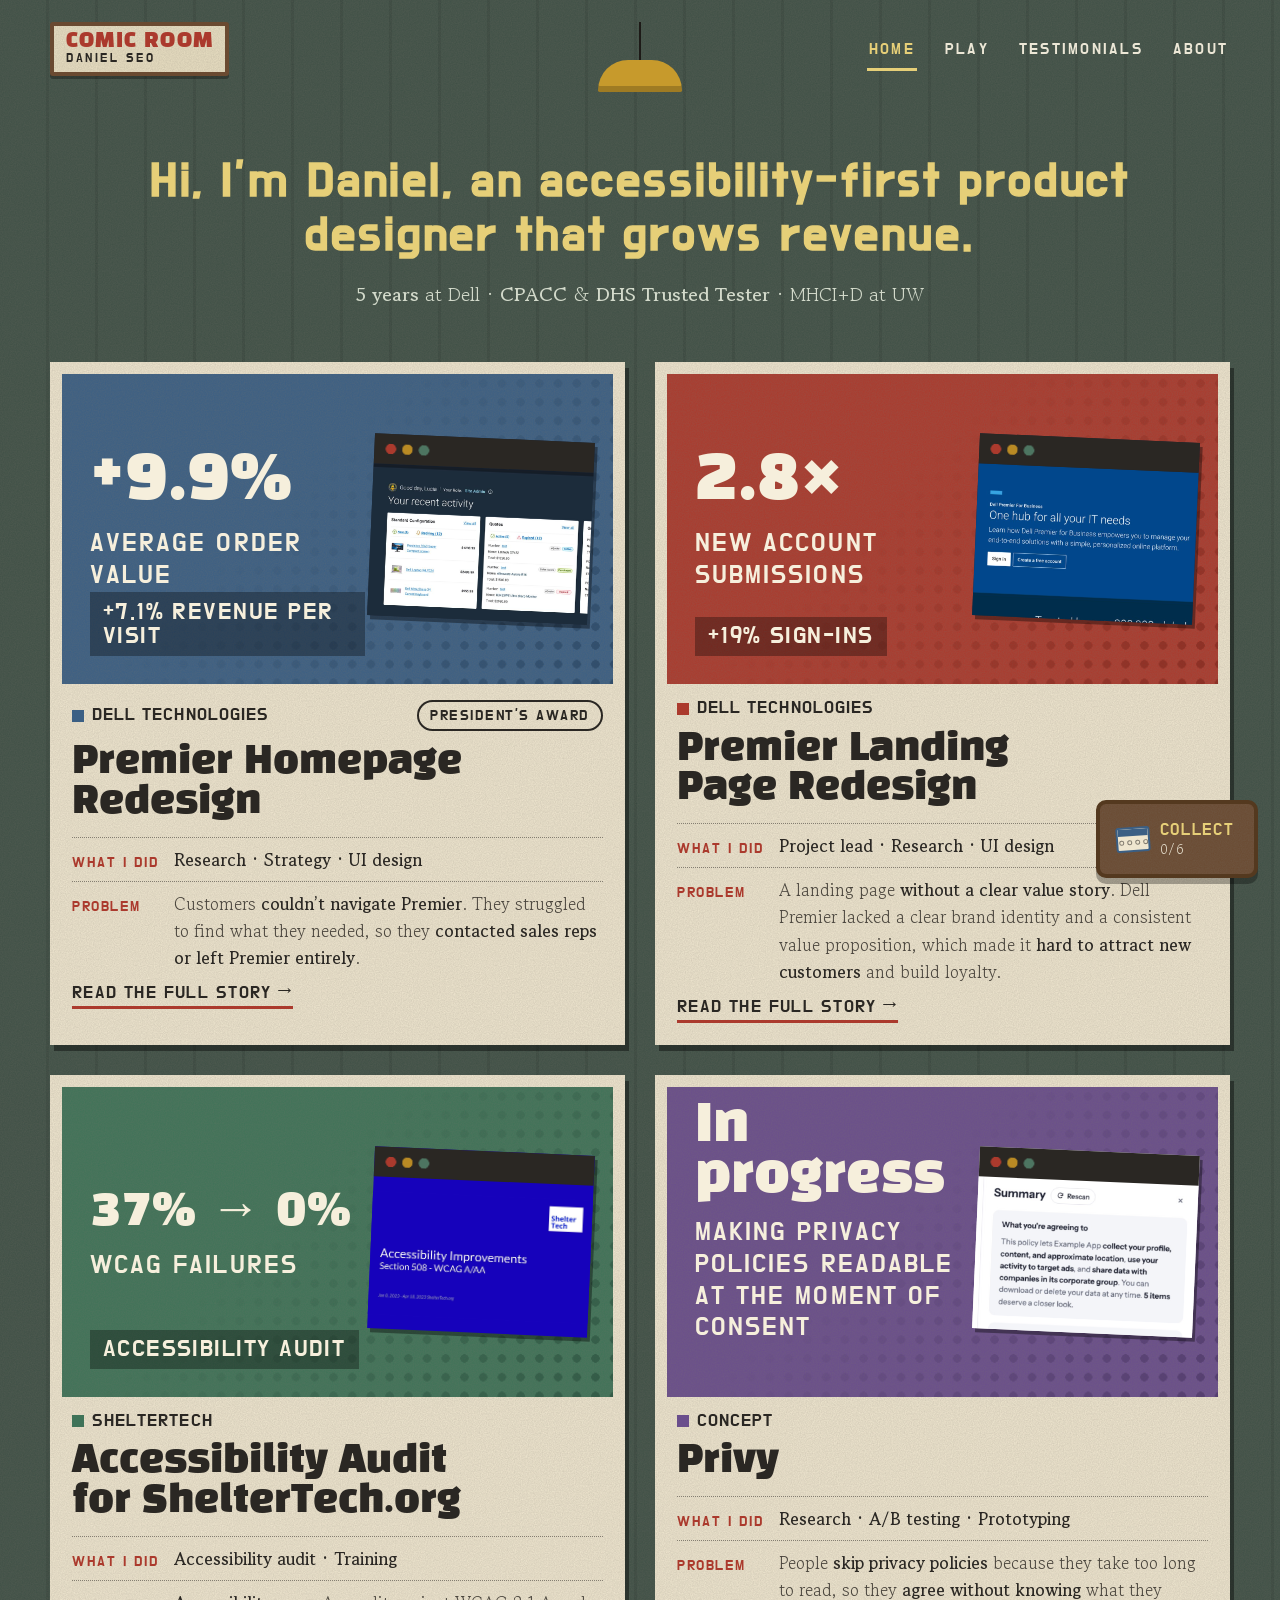
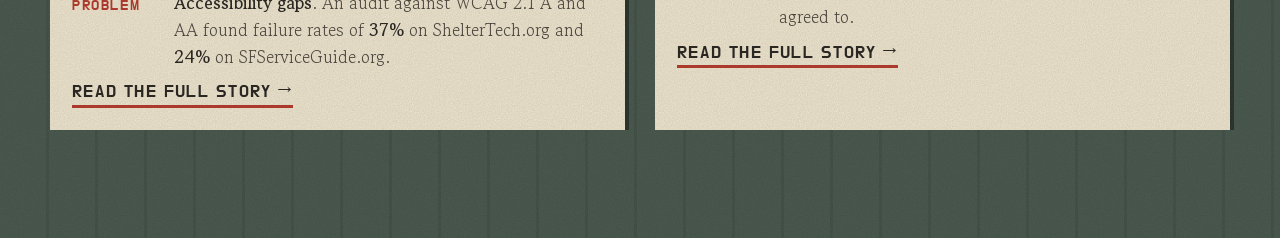
==== index.html @ 2b5e22fd "Add files via upload" ====
<!doctype html>
<html lang="en">
<head>
<meta charset="utf-8">
<meta name="viewport" content="width=device-width, initial-scale=1, viewport-fit=cover">
<title>Daniel Seo | Product Designer</title>
<meta name="description" content="Daniel Seo, product designer with 5 years of experience designing accessible B2B products at Dell Technologies and ShelterTech. Portfolio and case studies.">
<link rel="icon" type="image/png" sizes="64x64" href="[data-uri]">
<link rel="apple-touch-icon" href="[data-uri]">
<link rel="preconnect" href="https://fonts.googleapis.com">
<link rel="preconnect" href="https://fonts.gstatic.com" crossorigin>
<link href="https://fonts.googleapis.com/css2?family=Black+Han+Sans&family=Do+Hyeon&family=East+Sea+Dokdo&family=Gaegu:wght@400;700&family=Gowun+Batang:wght@400;700&display=swap" rel="stylesheet">
<style>
/* Layout: two scenes. Home is the storefront seen from the street (sign, corrugated roof, plaster wall with the intro and results board). Every other page is inside the comic room: wallpaper, a shelf of comic spines with a hanging lamp, a wooden floor along the bottom, and a top bar with a small shop sign that leads back outside. Projects are big two-column cards that put the org, the result and what I did in plain text before anyone clicks. The wooden dock at the bottom is the nav, with the stamp card as a chip. Matte everywhere: flat colors plus paper grain, no gloss. One deliberate look, so no light/dark pair. */
:root {
  --sky: #a9bfd0;
  --plaster: #d9cdb1;
  --roof: #7a796f;
  --wood: #6a4a31;
  --wood-2: #80593a;
  --board: #e9dfc2;
  --paper: #efe6cf;
  --red: #ab3a2d;
  --stamp: #a3302a;
  --green: #4d7561;
  --blue: #3b5f84;
  --ink: #2a2723;
  --ink-soft: #4a453d;
  --slate: #33403a;
  --chalk: #ece7d6;
  --chalk-y: #e6cf78;
  --concrete: #aeaa9e;
  --room: #3f5046;
  --floor: #7a5636;
  --grain: url("data:image/svg+xml,%3Csvg xmlns='http://www.w3.org/2000/svg' width='180' height='180'%3E%3Cfilter id='n'%3E%3CfeTurbulence type='fractalNoise' baseFrequency='.85' numOctaves='2' stitchTiles='stitch'/%3E%3CfeColorMatrix values='0 0 0 0 .2 0 0 0 0 .18 0 0 0 0 .15 0 0 0 .25 0'/%3E%3C/filter%3E%3Crect width='100%25' height='100%25' filter='url(%23n)'/%3E%3C/svg%3E");
  --hanji-paper: #f1e8d1;
  --hanji: url("data:image/svg+xml,%3Csvg xmlns='http://www.w3.org/2000/svg' width='320' height='320'%3E%3Cfilter id='h'%3E%3CfeTurbulence type='turbulence' baseFrequency='0.012 0.28' numOctaves='2' seed='7' stitchTiles='stitch' result='fiber'/%3E%3CfeColorMatrix in='fiber' type='matrix' values='0 0 0 0 .42 0 0 0 0 .33 0 0 0 0 .2 0 0 0 .22 0' result='fiberC'/%3E%3CfeTurbulence type='turbulence' baseFrequency='0.28 0.013' numOctaves='2' seed='11' stitchTiles='stitch' result='fiber2'/%3E%3CfeColorMatrix in='fiber2' type='matrix' values='0 0 0 0 .42 0 0 0 0 .33 0 0 0 0 .2 0 0 0 .14 0' result='fiber2C'/%3E%3CfeTurbulence type='fractalNoise' baseFrequency='0.018' numOctaves='2' seed='3' stitchTiles='stitch' result='cloud'/%3E%3CfeColorMatrix in='cloud' type='matrix' values='0 0 0 0 .6 0 0 0 0 .53 0 0 0 0 .38 0 0 0 .14 0' result='cloudC'/%3E%3CfeMerge%3E%3CfeMergeNode in='cloudC'/%3E%3CfeMergeNode in='fiberC'/%3E%3CfeMergeNode in='fiber2C'/%3E%3C/feMerge%3E%3C/filter%3E%3Crect width='100%25' height='100%25' filter='url(%23h)'/%3E%3C/svg%3E");
  --f-display: 'Black Han Sans', 'Arial Black', Impact, sans-serif;
  --f-label: 'Do Hyeon', 'Arial Narrow', sans-serif;
  --f-body: 'Gowun Batang', Georgia, serif;
  --f-hand: 'Gaegu', 'Comic Sans MS', cursive;
  --f-brush: 'East Sea Dokdo', 'Gaegu', cursive;
  color-scheme: light;
}
* { box-sizing: border-box; }
[hidden] { display: none !important; }
body {
  background-color: var(--sky);
  background-image: var(--grain);
  color: var(--ink);
  font: 400 17px/1.6 var(--f-body);
  padding-block: 14px 100px;
  padding-left: max(16px, env(safe-area-inset-left, 0px));
  padding-right: max(16px, env(safe-area-inset-right, 0px));
}
body::after { content: ""; position: fixed; left: 0; right: 0; bottom: 0; height: 100px; z-index: 20; pointer-events: none; background-color: var(--concrete); background-image: var(--grain); border-top: 4px solid rgba(0,0,0,.2); }
body.inside { background-color: var(--room); background-image: var(--grain), repeating-linear-gradient(90deg, transparent 0 46px, rgba(0,0,0,.09) 46px 49px); padding-top: 14px; }
body.inside::after { height: 100px; background-color: var(--floor); background-image: var(--grain), repeating-linear-gradient(90deg, transparent 0 130px, rgba(0,0,0,.28) 130px 132px); border-top: 12px solid #54391f; }
a { color: inherit; }
:focus-visible { outline: 3px solid var(--ink); outline-offset: 3px; }
.room :focus-visible, .desk :focus-visible, .dock :focus-visible, .reward :focus-visible { outline-color: #fff; }
.vh { position: absolute; width: 1px; height: 1px; overflow: hidden; clip-path: inset(50%); white-space: nowrap; }
[data-focus]:focus { outline: none; }
.facade { max-width: 1120px; margin-inline: auto; display: flex; flex-direction: column; min-height: calc(100vh - 114px); min-height: calc(100dvh - 114px); }

/* outside: sign, roof, beam, wall */
.signboard { position: relative; z-index: 2; display: flex; align-items: stretch; width: fit-content; max-width: 100%; margin: 0 auto -8px; background-color: var(--board); background-image: var(--grain); border: 5px solid var(--wood); border-radius: 3px; box-shadow: 0 4px 0 rgba(0,0,0,.18); }
.sign-side { writing-mode: vertical-rl; display: flex; align-items: center; font: 400 .75rem/1 var(--f-label); letter-spacing: .2em; text-transform: uppercase; padding: 6px 7px; border-right: 3px solid var(--wood); }
.sign-main { flex: 1; min-width: 0; text-align: left; padding: 10px 24px 14px; }
.sign-main h1 { margin: 0; font-size: inherit; }
.sign-btn { display: block; width: 100%; text-align: left; background: none; border: 0; padding: 0; cursor: pointer; font: 400 clamp(1.9rem, 7.4vw, 3.1rem)/1 var(--f-display); color: var(--red); letter-spacing: .06em; text-transform: uppercase; }
.sign-main p { margin: 3px 0 0; font: 400 1rem/1.2 var(--f-label); letter-spacing: .24em; text-transform: uppercase; }
.sign-main p.sign-tag { margin-top: 6px; font-size: 1.05rem; letter-spacing: .2em; }
.roof { height: 30px; background-color: var(--roof); background-image: var(--grain), linear-gradient(100deg, transparent 0 24%, rgba(154,91,60,.38) 24% 31%, transparent 31% 60%, rgba(154,91,60,.3) 60% 64%, transparent 64% 86%, rgba(154,91,60,.34) 86% 91%, transparent 91%), repeating-linear-gradient(90deg, rgba(0,0,0,.2) 0 3px, rgba(255,255,255,.07) 3px 6px, transparent 6px 16px); border-radius: 2px; box-shadow: 0 5px 0 rgba(0,0,0,.15); }
.beam { height: 14px; background-color: var(--wood); background-image: var(--grain); }
.wall { background-color: var(--plaster); background-image: var(--grain); border-inline: 18px solid var(--wood); padding: 26px clamp(12px, 3vw, 28px); min-height: 360px; flex: 1 0 auto; display: flex; flex-direction: column; justify-content: center; }
.step { height: 20px; background-color: var(--concrete); background-image: var(--grain); margin-inline: -6px; border-radius: 0 0 3px 3px; box-shadow: 0 4px 0 rgba(0,0,0,.15); }
.view { display: grid; gap: 30px; }
.btn { font: 400 1.05rem/1 var(--f-label); letter-spacing: .08em; background: var(--red); color: #f6efdc; border: 2px solid var(--red); padding: 12px 18px; min-height: 46px; border-radius: 3px; cursor: pointer; text-decoration: none; display: inline-flex; align-items: center; justify-content: center; gap: 8px; }
.btn:hover { background: #962f23; border-color: #962f23; }
.btn.ghost { background: transparent; color: var(--ink); border-color: var(--ink); }
.btn.ghost:hover { background: rgba(42,39,35,.1); }
.btn.paper { background: var(--paper); color: var(--ink); border-color: var(--paper); }
.btn.paper:hover { background: #fff7e0; border-color: #fff7e0; }
.painted { display: flex; justify-content: space-between; align-items: flex-end; gap: 12px; }
.painted h2 { margin: 0; font: 400 clamp(1.5rem, 4vw, 2.2rem)/1.1 var(--f-label); color: var(--red); letter-spacing: .06em; }
.hint { margin: 2px 0 0; font-size: 1.3rem; line-height: 1.4; color: var(--ink-soft); max-width: 62ch; }
.fine { margin: 16px 0 0; font-size: .88rem; text-align: center; }
body.inside .fine { color: var(--chalk); }

/* home: notice and stats */
.notice { position: relative; background-color: var(--paper); background-image: var(--grain); padding: 18px clamp(18px, 3vw, 30px); box-shadow: 3px 5px 0 rgba(0,0,0,.25); display: grid; grid-template-columns: minmax(0, 1fr); gap: 18px 28px; align-items: end; }
.notice::before, .notice::after { content: ""; position: absolute; top: -8px; width: 90px; height: 16px; background: rgba(206,188,128,.85); }
.notice::before { left: 24px; transform: rotate(-3deg); }
.notice::after { right: 24px; transform: rotate(3deg); }
.eyebrow { margin: 0 0 6px; font: 400 clamp(1.15rem, 3vw, 1.5rem)/1.2 var(--f-label); letter-spacing: .1em; text-transform: uppercase; color: var(--red); }
.notice h2 { margin: 0; font: 400 clamp(1.6rem, 3.6vw, 2.4rem)/1.05 var(--f-display); text-wrap: balance; }
.lede { margin: 8px 0 0; font-size: .98rem; line-height: 1.5; max-width: 62ch; text-wrap: balance; }
.notice-acts { display: flex; flex-wrap: wrap; gap: 10px; margin-top: 12px; }
.cta-col { display: grid; gap: 10px; min-width: 190px; }
.tiles { list-style: none; margin: 8px 0 0; padding: 0; display: grid; grid-template-columns: repeat(4, minmax(0, 1fr)); gap: 10px; }
#view-projects { gap: 16px; }
.tiles li { container-type: inline-size; }
.tile { height: 100%; box-sizing: border-box; display: flex; flex-direction: column; align-items: center; justify-content: center; gap: 6px; text-align: center; background-color: var(--hanji-paper); background-image: var(--hanji); border: 2px solid var(--ink); padding: clamp(6px, 1.8vh, 18px) 12px; box-shadow: 3px 4px 0 rgba(0,0,0,.22); }
.burst { --b: clamp(64px, min(13vw, 17vh), 150px); width: var(--b); height: var(--b); margin-bottom: clamp(2px, 1vh, 10px); flex: none; filter: drop-shadow(3px 4px 0 rgba(0,0,0,.28)); transform: rotate(-6deg); }
.tiles li:nth-child(even) .burst { transform: rotate(5deg); }
.tile-n { display: flex; align-items: center; justify-content: center; text-align: center; width: 100%; height: 100%; padding: 10%; box-sizing: border-box; background: var(--red); color: var(--paper); clip-path: polygon(50.0% 0.0%,58.0% 14.9%,71.7% 5.0%,72.4% 21.9%,89.1% 18.8%,82.4% 34.4%,98.7% 38.9%,86.0% 50.0%,98.7% 61.1%,82.4% 65.6%,89.1% 81.2%,72.4% 78.1%,71.7% 95.0%,58.0% 85.1%,50.0% 100.0%,42.0% 85.1%,28.3% 95.0%,27.6% 78.1%,10.9% 81.2%,17.6% 65.6%,1.3% 61.1%,14.0% 50.0%,1.3% 38.9%,17.6% 34.4%,10.9% 18.8%,27.6% 21.9%,28.3% 5.0%,42.0% 14.9%); font: 400 calc(var(--b) * .2)/.95 var(--f-display); overflow-wrap: anywhere; text-shadow: 1px 1px 0 rgba(0,0,0,.25); }
.tile-n.long { font-size: calc(var(--b) * .15); }
.tile-n.two { flex-direction: column; gap: 2px; }
.tile-n.two b { font: inherit; font-size: calc(var(--b) * .2); }
.tile-n.two i { font-style: normal; font-size: calc(var(--b) * .13); }
.tile-n.fromto { gap: 0; padding: 14%; }
.tile-n.fromto i { font-size: calc(var(--b) * .17); line-height: 1.05; }
.tile-n.fromto b { font-size: calc(var(--b) * .17); line-height: 1.05; }
.tile-l { display: flex; align-items: center; justify-content: center; min-height: 2.4em; font: 400 clamp(1rem, 2.2vh, 1.2rem)/1.2 var(--f-label); letter-spacing: .04em; text-wrap: balance; }
.tile-c { min-height: 2.7em; font-size: .9rem; line-height: 1.35; color: var(--ink-soft); }
body:not(.inside):not(.on-case) { margin-bottom: 0; }
#scene-out .step { display: none; }
#scene-out.facade { min-height: calc(100dvh - 122px); }
#scene-out .wall { flex: 1 0 auto; min-height: 0; padding-block: clamp(14px, 3vh, 26px); }
#view-projects .notice { padding-block: clamp(10px, 2vh, 18px); }
#view-projects .notice h2 { font-size: clamp(1.2rem, min(2.8vw, 4.2vh), 1.9rem); line-height: 1.12; }
#view-projects .lede { font-size: clamp(.85rem, 1.9vh, .98rem); }
#view-projects .eyebrow { font-size: clamp(.95rem, 2.4vh, 1.4rem); margin-bottom: 10px; }
#view-projects .burst { --b: clamp(56px, min(12vw, 11.5vh), 120px); }
#view-projects .tile-l { font-size: clamp(1rem, 2.2vh, 1.2rem); }
#view-projects .tile-c { font-size: clamp(.85rem, 1.9vh, .95rem); min-height: 0; }


/* inside: the room */
.room { position: relative; max-width: 1180px; margin-inline: auto; color: var(--chalk); overflow-x: visible; overflow-y: clip; }
.room .painted h2 { color: var(--chalk-y); }
.room .hint { color: #d3dacb; }
.topbar { display: flex; align-items: center; justify-content: space-between; gap: 16px; padding-bottom: 18px; }
.mark { display: inline-flex; flex-direction: column; align-items: flex-start; gap: 2px; background-color: var(--board); background-image: var(--grain); border: 4px solid var(--wood); border-radius: 3px; padding: 5px 12px 6px; cursor: pointer; color: var(--ink); box-shadow: 0 3px 0 rgba(0,0,0,.3); min-height: 44px; }
.mark-a { font: 400 1.25rem/1 var(--f-display); color: var(--red); letter-spacing: .06em; text-transform: uppercase; }
.mark-b { font: 400 .8rem/1 var(--f-label); letter-spacing: .2em; text-transform: uppercase; }
.toplink { display: inline-flex; align-items: center; min-height: 44px; padding: 0 2px; font: 400 1rem/1 var(--f-label); letter-spacing: .14em; text-transform: uppercase; color: var(--chalk); text-decoration: none; }
.toplinks { display: flex; flex-wrap: wrap; justify-content: flex-end; align-items: center; gap: 0 22px; }
.toplink { gap: 7px; }
.toplink .ext { flex: none; }
.toplink:hover { color: var(--chalk-y); }
.lamp { position: absolute; top: 0; left: 50%; margin-left: -42px; width: 84px; height: 70px; padding: 0; border: 0; background: none; cursor: pointer; z-index: 2; }
.lamp::before { content: ""; position: absolute; left: 41px; top: 0; width: 2px; height: 38px; background: #1d1a17; }
.lamp::after { content: ""; position: absolute; left: 0; top: 38px; width: 84px; height: 32px; background: #c79a2c; border-radius: 84px 84px 5px 5px; box-shadow: inset 0 -6px 0 rgba(0,0,0,.2); }
.lamp[aria-pressed="false"]::after { background: #7a6a45; box-shadow: inset 0 -6px 0 rgba(0,0,0,.28); }
.lamp:hover::after { filter: brightness(1.1); }
.glow { position: absolute; top: 66px; left: 50%; width: min(1150px, 100%); height: 1152px; transform: translateX(-50%); pointer-events: none; z-index: 0; background: rgba(240,212,130,.09); clip-path: polygon(45% 0, 55% 0, 100% 100%, 0 100%); }
.glow::before { content: ""; position: absolute; inset: 0; background: rgba(240,212,130,.1); clip-path: polygon(47% 0, 53% 0, 82% 100%, 18% 100%); }
.glow::after { content: ""; position: absolute; left: 30%; right: 30%; top: 0; height: 34%; background: rgba(255,236,170,.1); clip-path: polygon(40% 0, 60% 0, 100% 100%, 0 100%); }
.glow { display: none; }
body.inside.lights-off::before { content: ""; position: fixed; inset: 0; background: rgba(8,12,10,.34); pointer-events: none; z-index: 0; }
.topbar, .room-body { position: relative; z-index: 1; }
.room-body { padding-top: 34px; display: grid; gap: 30px; }

/* project cards */
.cards { list-style: none; margin: 0; padding: 0; display: grid; grid-template-columns: repeat(2, minmax(0, 1fr)); gap: 30px; }
.cards li { min-width: 0; }
.pcard { --c1: #3b5f84; --c2: #25405c; position: relative; height: 100%; background-color: var(--paper); background-image: var(--grain); color: var(--ink); padding: 12px 12px 22px; box-shadow: 4px 6px 0 rgba(0,0,0,.4); transition: transform .15s ease; }
.pcard:hover { transform: translateY(-4px); }
.pcard:has(.plink:focus-visible) { outline: 3px solid #fff; outline-offset: 5px; }
.p-home { --c1: #3b5f84; --c2: #25405c; }
.p-landing { --c1: #ab3a2d; --c2: #7a251b; }
.p-shelter { --c1: #3f7358; --c2: #274b3a; }
.p-privy { --c1: #6a4e8c; --c2: #46325f; }
.cover { position: relative; container-type: inline-size; aspect-ratio: 16 / 9; overflow: hidden; background-color: var(--c1); background-image: var(--grain); }
.cover::before { content: ""; position: absolute; inset: 0; background: radial-gradient(var(--c2) 30%, transparent 33%) 0 0 / 3.4cqi 3.4cqi; opacity: .6; -webkit-mask-image: linear-gradient(135deg, transparent 40%, #000); mask-image: linear-gradient(135deg, transparent 40%, #000); }
.c-text { position: absolute; left: 5cqi; top: 50%; width: 49cqi; transform: translateY(-58%); color: #f6efdc; }
.c-stat { display: block; font: 400 13cqi/1 var(--f-display); overflow-wrap: anywhere; }
.c-stat.sm { font-size: 9.2cqi; }
.c-label { display: block; margin-top: 2.5cqi; font: 400 4.8cqi/1.2 var(--f-label); letter-spacing: .08em; text-transform: uppercase; }
.c-chips { position: absolute; left: 5cqi; bottom: 5cqi; display: flex; flex-wrap: wrap; gap: 2cqi; max-width: 50cqi; }
.c-chips span { background: rgba(0,0,0,.32); color: #f6efdc; font: 400 4.4cqi/1 var(--f-label); letter-spacing: .06em; padding: 1.4cqi 2.4cqi; text-transform: uppercase; }
.mock { position: absolute; right: 4cqi; top: 50%; width: 40cqi; height: 33cqi; margin-top: -16.5cqi; background-color: #f3ecd8; background-repeat: no-repeat; box-shadow: 3px 4px 0 rgba(0,0,0,.38); transform: rotate(2.5deg); }
.mock::before { content: ""; position: absolute; left: 0; right: 0; top: 0; height: 5.5cqi; background: radial-gradient(circle at 3cqi 50%, #ab3a2d 0 .9cqi, transparent 1cqi), radial-gradient(circle at 6cqi 50%, #b98a24 0 .9cqi, transparent 1cqi), radial-gradient(circle at 9cqi 50%, #4d7561 0 .9cqi, transparent 1cqi), #2a2723; }
.mk-home { background-color: #1b2536; background-image: url("[data-uri]"); background-size: 100% calc(100% - 5.5cqi); background-position: 0 5.5cqi; background-repeat: no-repeat; }
.mk-landing { background-color: #1b2536; background-image: url("[data-uri]"); background-size: 100% calc(100% - 5.5cqi); background-position: 0 5.5cqi; background-repeat: no-repeat; }
.mk-shelter { background-color: #1602bb; background-image: url("[data-uri]"); background-size: 100% auto; background-position: 0 8.09cqi; background-repeat: no-repeat; }
.mk-privy { background-color: #fff; background-image: url("[data-uri]"); background-size: 100% calc(100% - 5.5cqi); background-position: 0 5.5cqi; background-repeat: no-repeat; }
.seen { display: none; position: absolute; right: 4cqi; bottom: 4cqi; transform: rotate(-8deg); border: .8cqi solid #f6efdc; color: #f6efdc; background: rgba(0,0,0,.28); font: 400 6.5cqi/1 var(--f-display); letter-spacing: .08em; padding: 1.2cqi 3cqi; border-radius: 1.2cqi; text-transform: uppercase; }
.pcard.rented .seen { display: block; }
.pbody { padding: 16px 10px 0; }
.prow { display: flex; flex-wrap: wrap; justify-content: space-between; align-items: center; gap: 8px 12px; }
.org { display: inline-flex; align-items: center; gap: 8px; font: 400 1.1rem/1 var(--f-label); letter-spacing: .06em; text-transform: uppercase; }
.org i { display: block; width: 12px; height: 12px; background: var(--c1); }
.pill { font: 400 .95rem/1 var(--f-label); letter-spacing: .1em; text-transform: uppercase; border: 2px solid var(--ink); padding: 6px 11px; border-radius: 99px; }
.ptitle { margin: 12px 0 0; font: 400 clamp(1.6rem, 3.2vw, 2.3rem)/1.08 var(--f-display); text-wrap: balance; }
.plink { color: inherit; text-decoration: none; }
.plink::after { content: ""; position: absolute; inset: 0; }
.did { margin: 14px 0 0; display: grid; gap: 8px; }
.did div { display: grid; grid-template-columns: 92px minmax(0, 1fr); gap: 10px; align-items: baseline; padding-top: 8px; border-top: 1px dotted rgba(42,39,35,.5); }
.did dt { font: 400 .95rem/1.2 var(--f-label); letter-spacing: .1em; text-transform: uppercase; color: var(--red); }
.did dd { margin: 0; font-weight: 700; }
.remind { margin-top: 28px; padding-top: 20px; border-top: 2px dashed rgba(42,39,35,.35); }
.remind .rl { display: block; margin-bottom: 8px; font: 400 1.1rem/1 var(--f-label); letter-spacing: .08em; text-transform: uppercase; }
.rrow { display: flex; flex-wrap: wrap; gap: 8px; }
.rrow input { flex: 1 1 200px; min-width: 0; min-height: 46px; padding: 0 12px; font: 400 1rem/1 var(--f-body); color: var(--ink); background: #fbf6e6; border: 2px solid var(--ink); border-radius: 3px; }
.rrow input[aria-invalid="true"] { border-color: var(--red); }
.rnote { margin: 8px 0 0; font-size: .88rem; line-height: 1.4; color: var(--ink-soft); }
.remind.done .rrow, .remind.done .rl { display: none; }
.remind.done .rnote { margin: 0; font-size: 1rem; font-weight: 700; color: var(--ink); }
.did dd.prob { font-weight: 400; color: var(--ink-soft); }
.did dd.prob strong { font-weight: 700; color: var(--ink); }
.go { display: inline-block; margin-top: 14px; font: 400 1.1rem/1 var(--f-label); letter-spacing: .08em; text-transform: uppercase; border-bottom: 3px solid var(--red); padding-bottom: 3px; }

/* testimonials */
.notes { list-style: none; margin: 0; padding: 0; display: grid; grid-template-columns: repeat(2, minmax(0, 1fr)); gap: 30px; }
.note { position: relative; margin: 0; padding: 30px 26px 22px; background-color: var(--paper); background-image: var(--grain), repeating-linear-gradient(transparent 0 35px, rgba(59,95,132,.22) 35px 36px); color: var(--ink); box-shadow: 3px 5px 0 rgba(0,0,0,.3); transform: rotate(var(--t, -1deg)); }
.notes li:nth-child(2) .note { --t: 1deg; }
.note::before { content: ""; position: absolute; top: -8px; left: 50%; width: 90px; height: 16px; margin-left: -45px; background: rgba(206,188,128,.85); transform: rotate(-2deg); }
.note blockquote { margin: 0; }
.note p { margin: 0; font: 400 clamp(1.35rem, 2.6vw, 1.75rem)/36px var(--f-hand); }
.note mark { background: rgba(214,176,70,.6); color: inherit; padding: 0 .15em; }
.note figcaption { margin-top: 18px; font: 400 1.1rem/1.2 var(--f-label); letter-spacing: .06em; text-transform: uppercase; }
.note figcaption span { display: block; color: var(--ink-soft); }
.note .sticker.spot { position: absolute; right: 10px; bottom: 10px; z-index: 1; }

/* resume */
.cta-row { display: flex; flex-wrap: wrap; gap: 10px; }
.rgrid { display: grid; grid-template-columns: repeat(2, minmax(0, 1fr)); gap: 22px; align-items: start; }
.stack { display: grid; gap: 22px; }
.rcard { background-color: var(--paper); background-image: var(--grain); border-top: 7px solid var(--red); padding: 16px 20px 12px; box-shadow: 3px 5px 0 rgba(0,0,0,.3); color: var(--ink); }
.rcard h3 { margin: 0 0 6px; font: 400 1.3rem/1.2 var(--f-label); letter-spacing: .08em; text-transform: uppercase; color: var(--red); }
.rows { list-style: none; margin: 0; padding: 0; }
.rows li { display: grid; grid-template-columns: 104px minmax(0, 1fr); gap: 12px; padding: 9px 0; border-bottom: 1px dotted rgba(42,39,35,.5); }
.rows li:last-child { border-bottom: 0; }
.yr { font: 400 1rem/1.4 var(--f-label); letter-spacing: .04em; color: var(--ink-soft); }
.what strong { display: block; font-weight: 700; }
.skills { margin: 0; padding: 4px 0 6px; display: grid; gap: 8px; }
.skills dt { font: 400 .95rem/1 var(--f-label); letter-spacing: .08em; text-transform: uppercase; color: var(--ink-soft); }
.skills dd { margin: 2px 0 0; }
.desk { background-color: var(--wood); background-image: var(--grain); border: 4px solid #54391f; border-radius: 3px; padding: 20px 22px; color: var(--chalk); display: flex; flex-wrap: wrap; justify-content: space-between; align-items: center; gap: 16px 24px; }
.desk h2 { margin: 0 0 4px; font: 400 1.6rem/1.1 var(--f-display); color: var(--chalk-y); }
.desk p { margin: 0; max-width: 50ch; }
.desk .acts { display: flex; flex-wrap: wrap; gap: 10px; align-items: center; }

/* recipe */
.recipe { position: relative; background-color: var(--paper); background-image: var(--grain), repeating-linear-gradient(transparent 0 33px, rgba(59,95,132,.26) 33px 34px); border-left: 6px double var(--red); padding: 22px clamp(18px, 3vw, 32px) 26px; box-shadow: 3px 5px 0 rgba(0,0,0,.3); color: var(--ink); }
.recipe::before { content: ""; position: absolute; top: -8px; left: 50%; width: 100px; height: 16px; margin-left: -50px; background: rgba(206,188,128,.85); transform: rotate(-2deg); }
.recipe h2 { margin: 0; font: 400 clamp(1.8rem, 4.6vw, 2.8rem)/1.05 var(--f-display); color: var(--red); }
.recipe .note-l { margin: 6px 0 14px; font: 400 .95rem/1.3 var(--f-label); letter-spacing: .08em; text-transform: uppercase; color: var(--ink-soft); }
.rcols { display: grid; grid-template-columns: minmax(0, 1fr) minmax(0, 1fr) minmax(0, 1.5fr); gap: 22px; }
.rcols h3 { margin: 0 0 4px; font: 400 1.2rem/1.2 var(--f-label); letter-spacing: .06em; text-transform: uppercase; }
.rcols p, .rcols li { font: 400 1.25rem/34px var(--f-hand); margin: 0; }
.rcols ul, .rcols ol { margin: 0; padding-left: 1.2em; }

/* hidden stickers */
.sticker { width: 52px; height: 52px; border-radius: 50%; padding: 0; border: 3px solid #fff; background: #f7f1de; box-shadow: 0 0 0 1px rgba(0,0,0,.3), 2px 3px 0 rgba(0,0,0,.3); display: grid; place-items: center; cursor: pointer; overflow: hidden; transition: opacity .15s; }
.sticker svg { width: 78%; height: 78%; display: block; }
.sticker.spot { opacity: .6; filter: grayscale(1); flex: none; }
.sticker.spot:hover, .sticker.spot:focus-visible { opacity: 1; filter: none; }
.sticker.spot.collected { opacity: 1; filter: none; box-shadow: 0 0 0 3px #4d7561, 2px 3px 0 rgba(0,0,0,.3); }
.desk .sticker { border-color: var(--paper); }

/* dock */
.dock { position: fixed; z-index: 30; left: 50%; transform: translateX(-50%); bottom: calc(14px + env(safe-area-inset-bottom, 0px)); display: flex; align-items: flex-end; gap: 6px; padding: 8px 10px 6px; max-width: calc(100vw - 24px); background-color: var(--wood); background-image: var(--grain); border: 4px solid #54391f; border-radius: 10px; box-shadow: 0 6px 0 rgba(0,0,0,.3); }
.dk { position: relative; display: flex; flex-direction: column; align-items: center; gap: 4px; min-width: 58px; min-height: 58px; padding: 4px 8px; background: none; border: 0; border-radius: 6px; color: var(--chalk); font: 400 .9rem/1 var(--f-label); letter-spacing: .06em; cursor: pointer; }
.dk:hover { background: rgba(255,255,255,.08); }
.dk[aria-current="page"], .dk[aria-expanded="true"] { background: rgba(255,255,255,.14); box-shadow: inset 0 -3px 0 var(--chalk-y); }
.dk .ico { display: grid; place-items: center; width: 34px; height: 32px; transition: transform .15s; }
.dk:hover .ico { transform: translateY(-3px); }
.dk .ico.bump { animation: bump .6s ease; }
@keyframes bump { 0%, 100% { transform: translateY(0); } 40% { transform: translateY(-9px) rotate(-6deg); } }
.divider { align-self: stretch; width: 2px; margin: 4px 2px; background: rgba(0,0,0,.3); }
.ico-poster { position: relative; width: 24px; height: 31px; background: #e6dcc0; box-shadow: 1px 2px 0 rgba(0,0,0,.4); transform: rotate(-4deg); }
.ico-poster::before { content: ""; position: absolute; left: 3px; right: 3px; top: 10px; height: 6px; background: var(--blue); box-shadow: 0 9px 0 var(--red); }
.ico-poster::after { content: ""; position: absolute; left: 5px; right: 5px; top: -3px; height: 6px; background: rgba(206,188,128,.9); }
.ico-note { position: relative; width: 34px; height: 24px; border-radius: 6px; background: linear-gradient(var(--ink-soft), var(--ink-soft)) 6px 7px / 22px 2px no-repeat, linear-gradient(var(--ink-soft), var(--ink-soft)) 6px 13px / 15px 2px no-repeat, var(--paper); margin-bottom: 6px; }
.ico-note::after { content: ""; position: absolute; left: 7px; bottom: -9px; border: 6px solid transparent; border-top-color: var(--paper); border-bottom: 0; }
.ico-sheet { width: 25px; height: 32px; background: linear-gradient(var(--red), var(--red)) 4px 5px / 11px 3px no-repeat, repeating-linear-gradient(transparent 0 4px, rgba(42,39,35,.4) 4px 6px) 4px 12px / 17px 17px no-repeat, var(--paper); box-shadow: 1px 2px 0 rgba(0,0,0,.4); }
.ico-recipe { width: 34px; height: 24px; background: linear-gradient(90deg, transparent 6px, var(--red) 6px 7px, transparent 7px), repeating-linear-gradient(transparent 0 5px, rgba(59,95,132,.5) 5px 6px), var(--paper); box-shadow: 1px 2px 0 rgba(0,0,0,.4); transform: rotate(3deg); }
.mini { display: block; width: 34px; height: 25px; background: var(--paper); border: 2px solid var(--blue); border-radius: 3px; overflow: hidden; transform: rotate(-4deg); }
.mbar { display: block; height: 7px; background: var(--blue); }
.mdots { display: flex; justify-content: center; gap: 3px; padding-top: 4px; }
.mdots i { width: 5px; height: 5px; border-radius: 50%; border: 1px solid rgba(42,39,35,.55); }
.mdots i.on { background: var(--stamp); border-color: var(--stamp); }
.badge { position: absolute; top: 2px; right: 8px; width: 12px; height: 12px; border-radius: 50%; background: var(--chalk-y); border: 2px solid var(--wood); }

/* membership card popover */
.cardpop { position: fixed; z-index: 25; left: 50%; transform: translateX(-50%); bottom: calc(118px + env(safe-area-inset-bottom, 0px)); width: min(340px, calc(100vw - 32px)); max-height: calc(100vh - 160px); max-height: calc(100dvh - 160px); overflow: auto; }
.card { position: relative; background-color: var(--paper); background-image: var(--grain); border: 3px double var(--blue); color: var(--ink); padding: 0 0 6px; box-shadow: 3px 6px 0 rgba(0,0,0,.4); }
.card-top { background: var(--blue); color: #f3ecd8; display: flex; justify-content: space-between; align-items: center; gap: 8px; padding: 0 4px 0 14px; min-height: 44px; font: 400 1rem/1 var(--f-label); letter-spacing: .12em; text-transform: uppercase; }
.card-top .x { min-width: 44px; min-height: 44px; background: none; border: 0; color: #f3ecd8; font: 400 1.7rem/1 var(--f-label); cursor: pointer; }
.card-body { padding: 12px 14px 0; }
.card h2 { margin: 0 0 8px; font: 400 1.35rem/1.15 var(--f-label); letter-spacing: .04em; }
.card .small { margin: 12px 0 6px; font: 400 .95rem/1.2 var(--f-label); letter-spacing: .08em; text-transform: uppercase; }
.stamps { list-style: none; margin: 0 0 12px; padding: 0; display: grid; grid-template-columns: repeat(5, minmax(0, 1fr)); gap: 6px; }
.slot { position: relative; aspect-ratio: 1; border: 2px dashed rgba(42,39,35,.5); border-radius: 50%; display: grid; place-items: center; font: 400 .78rem/1 var(--f-label); letter-spacing: .04em; color: rgba(42,39,35,.62); text-align: center; }
.slot.on { border: 3px solid var(--stamp); color: var(--stamp); mix-blend-mode: multiply; transform: rotate(var(--rot, -8deg)); }
.slot.next { border-style: dotted; }
.ledger { margin: 0; display: grid; gap: 4px; }
.ledger div { display: flex; justify-content: space-between; align-items: baseline; gap: 8px; border-bottom: 1px dotted rgba(42,39,35,.5); padding-bottom: 2px; }
.ledger dt { font: 400 1rem/1.2 var(--f-label); letter-spacing: .04em; }
.ledger dd { margin: 0; font: 700 1.45rem/1 var(--f-hand); white-space: nowrap; }
.album { list-style: none; margin: 0 0 4px; padding: 0; display: flex; gap: 10px; }
.aempty { width: 52px; height: 52px; border: 2px dashed rgba(42,39,35,.5); border-radius: 50%; display: grid; place-items: center; font: 400 1.3rem/1 var(--f-label); color: rgba(42,39,35,.55); }
.card .hint { margin: 10px 0 0; font-size: .9rem; color: var(--ink-soft); }
.reward { margin: 12px 14px 0; background-color: var(--slate); background-image: var(--grain); color: var(--chalk); padding: 12px; }
.reward h3 { margin: 0 0 6px; font: 400 1.15rem/1.15 var(--f-label); letter-spacing: .06em; text-transform: uppercase; color: var(--chalk-y); }
.reward p { margin: 0 0 10px; font-size: .95rem; }
.reward .btn { padding: 10px 14px; min-height: 44px; font-size: .95rem; }
.reset { display: block; margin: 6px 14px 0; background: none; border: 0; padding: 8px 0; min-height: 44px; font: 400 .95rem/1 var(--f-label); letter-spacing: .08em; color: var(--ink); text-decoration: underline; cursor: pointer; }

/* case study pages: same structure as the portfolio, in the shop's type on a cream page */
body.on-case { background-color: #ece5d3; background-image: var(--grain); padding-block: 14px 24px; }
body.on-case::after, body.on-case .dock { display: none; }
/* the same top bar as the rest of the shop, in dark ink on the cream page */
body.on-case .toplink { color: var(--ink); }
body.on-case .toplink:hover { color: var(--red); }
.case-topbar { grid-column: 1 / -1; max-width: 1136px; width: 100%; margin-inline: auto; padding-bottom: 6px; }
.case { max-width: 880px; margin: 0 auto; padding: 40px 0 96px; display: flex; flex-direction: column; gap: 56px; color: var(--ink); }
.case__back { align-self: flex-start; font: 400 1.1rem/1 var(--f-label); letter-spacing: .08em; color: var(--ink-soft); text-decoration: none; padding: 12px 0; }
.case__back:hover { color: var(--ink); text-decoration: underline; text-underline-offset: 4px; }
.case__hero { display: flex; flex-direction: column; gap: 16px; }
.case .label { margin: 0; font: 400 1rem/1.2 var(--f-label); letter-spacing: .14em; text-transform: uppercase; color: var(--red); }
.case__hero h1 { margin: 0; font: 400 clamp(2rem, 6vw, 3.2rem)/1.1 var(--f-display); text-wrap: balance; }
.case__lede { margin: 0; max-width: 720px; font-size: 1.2rem; line-height: 1.65; color: var(--ink-soft); }
.case__meta { display: grid; grid-template-columns: repeat(auto-fit, minmax(170px, 1fr)); gap: 16px; margin: 8px 0 0; padding: 20px 0; border-block: 2px solid rgba(42,39,35,.3); }
.case__meta dt { margin-bottom: 4px; font: 400 .9rem/1.2 var(--f-label); letter-spacing: .12em; text-transform: uppercase; color: #6b6558; }
.case__meta dd { margin: 0; font-weight: 700; }
.case__meta a, .case__link { color: var(--blue); font-weight: 700; }
.case__link:hover { text-decoration: underline; text-underline-offset: 3px; }
.case__image { display: block; width: 100%; height: auto; background: var(--paper); border: 2px solid rgba(42,39,35,.35); border-radius: 3px; box-shadow: 4px 6px 0 rgba(0,0,0,.18); }
.case__stats { display: grid; grid-template-columns: repeat(3, minmax(0, 1fr)); gap: 16px; }
.case__stats > div { padding: 22px; background-color: var(--paper); background-image: var(--grain); border-top: 7px solid var(--red); box-shadow: 3px 5px 0 rgba(0,0,0,.2); }
.case__num { margin: 0; font: 400 clamp(2rem, 5vw, 2.8rem)/1.1 var(--f-display); color: var(--red); overflow-wrap: anywhere; }
.case__stats p:last-child { margin: 6px 0 0; color: var(--ink-soft); }
.case__section { display: flex; flex-direction: column; gap: 12px; max-width: 720px; }
.case__section--wide { max-width: none; }
.case__section h2 { margin: 0; font: 400 clamp(1.6rem, 4vw, 2.1rem)/1.2 var(--f-display); text-wrap: balance; }
.case__tldr { margin: 4px 0 0; padding: 18px 22px 20px; background-color: var(--paper); background-image: var(--grain); border-left: 6px solid var(--red); box-shadow: 3px 5px 0 rgba(0,0,0,.18); }
.case__tldr .tldr-h { margin: 0 0 10px; font: 400 1rem/1.2 var(--f-label); letter-spacing: .16em; text-transform: uppercase; color: #962f23; }
.case__tldr dl { display: grid; gap: 10px; margin: 0; }
.case__tldr dl > div { display: grid; grid-template-columns: 132px minmax(0, 1fr); gap: 4px 16px; align-items: baseline; padding-top: 10px; border-top: 1px dotted rgba(42,39,35,.4); }
.case__tldr dl > div:first-child { padding-top: 0; border-top: 0; }
.case__tldr dt { font: 400 .95rem/1.3 var(--f-label); letter-spacing: .1em; text-transform: uppercase; color: var(--ink-soft); }
.case__tldr dd { margin: 0; font-size: 1.05rem; line-height: 1.55; color: var(--ink-soft); }
.case__tldr dd strong { color: var(--ink); font-weight: 700; }
@media (max-width: 600px) { .case__tldr dl > div { grid-template-columns: minmax(0, 1fr); } }
.case__section p strong, .case__lede strong, .case__list li strong { color: var(--ink); font-weight: 700; }
.case__section p { margin: 0; font-size: 1.1rem; line-height: 1.7; color: var(--ink-soft); }
.case__sub { color: #6b6558 !important; font-size: 1rem !important; }
.case__list, .case__section--list ul { display: flex; flex-direction: column; gap: 10px; margin: 0; padding: 0; list-style: none; }
.case__list li, .case__section--list li { position: relative; padding-left: 22px; font-size: 1.05rem; line-height: 1.6; color: var(--ink-soft); }
.case__section--list li { color: var(--ink); font-size: 1.1rem; }
.case__list li::before, .case__section--list li::before { content: ""; position: absolute; left: 0; top: .6em; width: 8px; height: 8px; border-radius: 50%; background: var(--red); }
.case__list strong, .case__section--list strong { color: var(--ink); }
.artifact-grid { display: grid; grid-template-columns: repeat(2, minmax(0, 1fr)); gap: 20px; margin-top: 8px; }
.artifact-grid--single { grid-template-columns: minmax(0, 1fr); }
.artifact-grid--compare { align-items: start; }
.artifact { margin: 0; display: flex; flex-direction: column; gap: 8px; }
.artifact img { display: block; width: 100%; height: auto; max-height: 520px; object-fit: contain; object-position: top; background: var(--paper); border: 2px solid rgba(42,39,35,.3); border-radius: 3px; }
.artifact--tall img { max-height: 900px; object-fit: cover; object-position: top; }
.artifact figcaption { font: 400 .95rem/1.3 var(--f-label); letter-spacing: .04em; color: #6b6558; }
.case__split { display: grid; grid-template-columns: minmax(0, 320px) minmax(0, 1fr); gap: 28px; align-items: center; margin-top: 8px; }
.case__split-text h3 { margin: 0 0 10px; font: 400 1.3rem/1.25 var(--f-display); color: var(--ink); }
@media (max-width: 700px) { .case__split { grid-template-columns: minmax(0, 1fr); } }
.case__split--shot { grid-template-columns: minmax(0, 4fr) minmax(0, 8fr); gap: 32px; align-items: start; margin-top: 18px; }
.case__split--shot .case__split-text h3 { font-size: clamp(1.5rem, 3.4vw, 2rem); line-height: 1.1; }
.case__split--shot .case__split-text p { margin: 0 0 16px; }
.case__split--shot .artifact img { max-height: none; }
.rule-tags { display: grid; gap: 10px; margin: 0; padding: 0; list-style: none; }
.rule-tags li { display: flex; align-items: baseline; gap: 10px; font-size: 1rem; line-height: 1.45; color: var(--ink-soft); }
.rule-tags li strong { color: var(--ink); }
.rtag { flex: none; padding: 6px 10px; background: var(--ink); color: #f6efdc; font: 400 .95rem/1 var(--f-label); letter-spacing: .12em; text-transform: uppercase; }
@media (max-width: 700px) { .case__split--shot { grid-template-columns: minmax(0, 1fr); gap: 16px; } }
/* Rules sit in a row under each screenshot, so the text and image columns stay about the same height. */
.case__split--shot { align-items: center; row-gap: 22px; }
.case__split--shot .case__split-text p { margin: 0; }
.case__split--shot > .rule-tags { grid-column: 1 / -1; grid-template-columns: repeat(auto-fit, minmax(240px, 1fr)); gap: 14px; }
.case__split--shot > .rule-tags li { flex-direction: column; align-items: flex-start; gap: 10px; padding: 14px 16px 16px; background: rgba(42,39,35,.07); }
/* Scannable run-through: numbered steps and rule cards that read as one line each. */
#view-case-popcorn { counter-reset: runstep; }
.case__split--shot .case__split-text h3::before { counter-increment: runstep; content: "Step " counter(runstep); display: block; margin-bottom: 6px; font: 400 .95rem/1 var(--f-label); letter-spacing: .16em; text-transform: uppercase; color: var(--red); }
.case__split--shot > .rule-tags { grid-template-columns: repeat(auto-fit, minmax(280px, 1fr)); }
.case__split--shot > .rule-tags li { flex-direction: row; align-items: flex-start; gap: 12px; padding: 12px 14px; }
/* More air between steps than inside a step, with a hairline to mark where one ends. */
.case__split--shot + .case__split--shot { margin-top: clamp(24px, 3vw, 36px); padding-top: clamp(24px, 3vw, 36px); border-top: 1px solid rgba(42,39,35,.28); }
.case__steps { display: grid; grid-template-columns: repeat(auto-fit, minmax(118px, 1fr)); gap: 12px; margin: 8px 0 0; padding: 0; list-style: none; counter-reset: step; }
.case__steps li { position: relative; counter-increment: step; padding: 16px 16px 16px; background-color: var(--paper); background-image: var(--grain); border-top: 5px solid var(--red); box-shadow: 3px 5px 0 rgba(0,0,0,.18); }
.case__steps li::before { content: counter(step, decimal-leading-zero); display: block; margin-bottom: 4px; font: 400 1.5rem/1 var(--f-display); color: var(--red); }
.case__steps strong { display: block; margin-bottom: 4px; font: 400 1.1rem/1.2 var(--f-label); letter-spacing: .06em; text-transform: uppercase; color: var(--ink); }
.case__steps span { font-size: .98rem; line-height: 1.5; color: var(--ink-soft); }
.case__themes, .case__hmw { display: grid; gap: 14px; margin: 8px 0 0; padding: 0; list-style: none; }
.case__screens { display: grid; grid-template-columns: repeat(auto-fit, minmax(190px, 1fr)); gap: 18px; margin: 14px 0 22px; padding: 0; list-style: none; align-items: start; }
.case__screens figure { margin: 0; }
.case__screens figcaption, .case__kitchen figcaption { margin-top: 10px; font: 400 1.05rem/1.55 var(--f-body); letter-spacing: normal; text-transform: none; color: var(--ink-soft); }
.case__screens figcaption strong, .case__kitchen figcaption strong { display: block; color: var(--ink); }
.case__kitchen { margin: 14px 0 22px; }
.artifact figcaption.case__cap, .case__cap { margin-top: 12px; font: 400 1.05rem/1.6 var(--f-body); letter-spacing: normal; text-transform: none; color: var(--ink-soft); }
.case__cap strong { display: block; margin-bottom: 6px; color: var(--ink); font-weight: 700; }
.case__cap ul, .case__cap ol { margin: 0; padding-left: 1.2em; display: grid; gap: 4px; }
.case__cap li { color: var(--ink-soft); }
.case__cap b { color: var(--ink); }
.case__appstrip { margin: 22px 0 0; }
.case__appstrip ul { display: grid; grid-template-columns: repeat(4, minmax(0, 1fr)); gap: 14px; margin: 0; padding: 0; list-style: none; }
.case__appstrip li { background-color: var(--paper); background-image: var(--grain); padding: 6px; box-shadow: 3px 5px 0 rgba(0,0,0,.18); }
.case__appstrip img { display: block; width: 100%; height: auto; }
@media (max-width: 560px) { .case__appstrip ul { grid-template-columns: repeat(2, minmax(0, 1fr)); } }
#view-case-safebite .case__meta { grid-template-columns: repeat(4, minmax(0, 1fr)); }
@media (max-width: 860px) { #view-case-safebite .case__meta { grid-template-columns: repeat(2, minmax(0, 1fr)); } }
@media (max-width: 560px) { #view-case-safebite .case__meta { grid-template-columns: minmax(0, 1fr); } }
.case__empathy { max-width: 640px; }
.case__themes { grid-template-columns: repeat(2, minmax(0, 1fr)); }
.case__themes li { padding: 18px 20px; background-color: var(--paper); background-image: var(--grain); border-left: 6px solid var(--red); box-shadow: 3px 5px 0 rgba(0,0,0,.18); }
.case__themes h3 { margin: 0 0 6px; font: 400 1.25rem/1.25 var(--f-display); color: var(--ink); }
.case__themes p { margin: 0; font-size: 1.02rem; line-height: 1.6; color: var(--ink-soft); }
.case__hmw li { position: relative; padding: 16px 20px 16px 58px; font: 400 1.25rem/1.4 var(--f-display); color: var(--ink); background-color: var(--paper); background-image: var(--grain); box-shadow: 3px 5px 0 rgba(0,0,0,.18); counter-increment: hmw; }
.case__hmw { counter-reset: hmw; }
.case__hmw li::before { content: counter(hmw); position: absolute; left: 16px; top: 14px; width: 28px; height: 28px; border-radius: 50%; background: var(--red); color: #f6efdc; display: grid; place-items: center; font: 400 1rem/1 var(--f-label); }
.case__hmw b { color: var(--red); font-weight: 400; }
.artifact--shot img { max-height: none; }
@media (max-width: 700px) { .case__themes { grid-template-columns: minmax(0, 1fr); } }
.case__footer { display: flex; flex-wrap: wrap; gap: 12px; }
@media (max-width: 720px) {
  .case { gap: 44px; padding-bottom: 64px; }
  .case__stats, .artifact-grid { grid-template-columns: minmax(0, 1fr); }
}

/* case studies: left rail (logo, back, sections) and an "Up next" row */
.case-side { display: none; }
.case section[id], .case header[id] { scroll-margin-top: 32px; }
.side-back { display: inline-flex; align-items: center; gap: 8px; align-self: flex-start; min-height: 44px; padding: 0 20px 0 16px; border: 2px solid var(--ink-soft); border-radius: 99px; font: 400 1.05rem/1 var(--f-label); letter-spacing: .14em; text-transform: uppercase; color: var(--ink-soft); text-decoration: none; }
.side-back:hover { background: rgba(42,39,35,.08); color: var(--ink); }
.side-nav { list-style: none; margin: 0; padding: 0; display: grid; gap: 2px; }
.side-nav button { display: block; width: 100%; min-height: 40px; padding: 6px 0 6px 14px; text-align: left; background: none; border: 0; border-left: 3px solid transparent; font: 400 .98rem/1.25 var(--f-label); letter-spacing: .12em; text-transform: uppercase; color: #6b6558; cursor: pointer; }
.side-nav button:hover { color: var(--ink); }
.side-nav button[aria-current="true"] { color: var(--blue); border-left-color: var(--red); background: rgba(59,95,132,.08); }
@media (min-width: 1180px) {
  body.on-case #scene-case:not([hidden]) { display: grid; grid-template-columns: 200px minmax(0, 880px); gap: 56px; justify-content: center; max-width: 1200px; margin-inline: auto; }
  .case-side { display: flex; flex-direction: column; gap: 26px; position: sticky; top: 24px; align-self: start; padding-top: 28px; max-height: calc(100vh - 40px); overflow-y: auto; }
  .case-side .mark { align-self: flex-start; }
  .case__back { display: none; }
}
.case__next { display: flex; flex-direction: column; gap: 16px; padding-top: 8px; border-top: 2px solid rgba(42,39,35,.25); }
.case__next h2 { margin: 18px 0 0; font: 400 1.15rem/1 var(--f-label); letter-spacing: .22em; text-transform: uppercase; color: #6b6558; }
.next-cards { list-style: none; margin: 0; padding: 0; display: grid; grid-template-columns: repeat(2, minmax(0, 1fr)); gap: 22px; }
.next-card { position: relative; display: block; height: 100%; padding: 10px 10px 18px; background-color: var(--paper); background-image: var(--grain); color: var(--ink); box-shadow: 3px 5px 0 rgba(0,0,0,.25); text-decoration: none; transition: transform .15s ease; }
.next-card:hover { transform: translateY(-3px); }
.next-card .ptitle { margin-top: 10px; font-size: clamp(1.25rem, 2.4vw, 1.6rem); }
.next-card .pbody { padding-top: 14px; }
.next-card .ptitle .vh { font-size: 1px; }
@media (max-width: 720px) { .next-cards { grid-template-columns: minmax(0, 1fr); } }

.toast { position: fixed; left: 50%; top: calc(16px + env(safe-area-inset-top, 0px)); transform: translate(-50%, -20px); background-color: var(--paper); color: var(--ink); border: 2px solid var(--ink); padding: 10px 16px; border-radius: 3px; max-width: 94vw; width: max-content; opacity: 0; pointer-events: none; transition: opacity .2s, transform .2s; z-index: 40; box-shadow: 3px 4px 0 rgba(0,0,0,.3); display: flex; align-items: center; gap: 10px; text-align: left; white-space: nowrap; }
.toast span:last-child { white-space: nowrap; overflow: hidden; text-overflow: ellipsis; }
.toast.on { opacity: 1; transform: translate(-50%, 0); }
.toast-mark { flex: none; width: 42px; height: 42px; display: block; }
.toast-mark svg { width: 100%; height: 100%; display: block; }
.toast.stamped .toast-mark { animation: stampHit .46s cubic-bezier(.32,1.7,.4,1) both; }
@keyframes stampHit {
  0% { transform: scale(2.6) rotate(-22deg); opacity: 0; }
  48% { transform: scale(.8) rotate(-9deg); opacity: 1; }
  68% { transform: scale(1.12) rotate(-9deg); }
  100% { transform: scale(1) rotate(-9deg); opacity: 1; }
}
@media (prefers-reduced-motion: reduce) {
  .toast.stamped .toast-mark { animation: none; transform: rotate(-9deg); }
}

@media (max-width: 960px) {
  .cards { grid-template-columns: minmax(0, 1fr); }
}
@media (max-width: 880px) {
  .notice { grid-template-columns: minmax(0, 1fr); }
  .cta-col { grid-auto-flow: column; grid-auto-columns: 1fr; }
  .notes, .rgrid { grid-template-columns: minmax(0, 1fr); }
}
@media (max-width: 700px) {
  .rcols { grid-template-columns: minmax(0, 1fr); }
  .tiles { grid-template-columns: repeat(2, minmax(0, 1fr)); }
  .wall { border-inline-width: 10px; }
  .cta-col { grid-auto-flow: row; }
  .rows li { grid-template-columns: 92px minmax(0, 1fr); }
  .glow { height: 760px; }
}
@media (max-width: 440px) {
  .dock { gap: 2px; padding: 6px 6px 4px; }
  .dk { min-width: 48px; padding: 4px 5px; font-size: .74rem; letter-spacing: .02em; }
  .did div { grid-template-columns: minmax(0, 1fr); gap: 2px; }
}
/* home: always fit above the fold */
@media (min-width: 701px) and (max-height: 800px) {
  #view-projects { gap: 10px; }
  #view-projects .lede { font-size: .88rem; line-height: 1.35; margin-top: 4px; }
  #view-projects .notice { gap: 8px 28px; }
  #view-projects .tile-l, #view-projects .tile-c { min-height: 0; }
  #view-projects .tile { gap: 2px; padding-block: 6px; }
  #view-projects .burst { --b: clamp(60px, 15vh, 110px); }
}
@media (min-width: 701px) and (max-height: 640px) {
}
@media (max-width: 700px) {
  .wall { padding-block: 14px; min-height: 0; }
  #view-projects { gap: 10px; }
  #view-projects .notice { padding-block: 12px; gap: 10px; }
  #view-projects .lede { font-size: .85rem; line-height: 1.35; margin-top: 0; }
  #view-projects .eyebrow { font-size: .95rem; letter-spacing: .06em; margin-bottom: 6px; }
  #view-projects .cta-col { grid-auto-flow: column; grid-auto-columns: 1fr; gap: 8px; }
  #view-projects .btn { min-height: 42px; padding: 8px 10px; }
  #view-projects .tiles { gap: 8px; }
  #view-projects .burst { --b: 86px; margin-bottom: 0; }
  #view-projects .tile { padding: 10px 8px; gap: 2px; }
  #view-projects .tile-l { min-height: 0; font-size: .95rem; }
  #view-projects .tile-c { display: none; }
}
@media (prefers-reduced-motion: reduce) {
  *, *::before, *::after { transition: none !important; animation: none !important; }
}
@media (max-width: 700px) and (max-height: 720px) {
  .wall { padding-block: 10px; }
  #view-projects { gap: 6px; }
  #view-projects .notice h2 { font-size: 1.25rem; }
  #view-projects .notice { padding-block: 8px; gap: 8px; }
  #view-projects .btn { min-height: 36px; }
  #view-projects .burst { --b: 54px; }
  #view-projects .tiles { gap: 6px; }
  #view-projects .tile { padding: 6px 6px; }
  #view-projects .tile-l { font-size: .8rem; line-height: 1.1; }
}

/* about: the cosy corner of the comic room (fits above the fold) */
.ico-me { display: block; width: 32px; height: 32px; border-radius: 50%; background: #dfe9f3 url("[data-uri]") center / cover no-repeat; border: 2px solid var(--chalk); box-shadow: 1px 2px 0 rgba(0,0,0,.4); }
#view-about { gap: 14px; }
.about-title { margin: 0; font: 400 clamp(1.5rem, 3vw, 2.2rem)/1.1 var(--f-label); letter-spacing: .06em; color: var(--chalk-y); }
.slip h2 { margin: 0 0 4px; font: 400 clamp(1.6rem, 3.4vw, 2.2rem)/1.05 var(--f-display); color: var(--red); letter-spacing: .02em; }
.about { position: relative; display: grid; gap: clamp(14px, 2.4vh, 22px); }
.about-top { display: grid; grid-template-columns: clamp(200px, 34vh, 340px) minmax(0, 1fr); gap: clamp(18px, 3.5vw, 40px); align-items: center; }
.pics { position: relative; }
.polaroid { margin: 0; background: #f7f1de; padding: 10px 10px 8px; box-shadow: 4px 7px 0 rgba(0,0,0,.4); transform: rotate(-2.5deg); color: var(--ink); position: relative; }
.polaroid::before { content: ""; position: absolute; top: -9px; left: 50%; width: 80px; height: 16px; margin-left: -40px; background: rgba(206,188,128,.88); transform: rotate(2deg); }
.polaroid img { display: block; width: 100%; height: auto; aspect-ratio: 1; object-fit: cover; object-position: 50% 12%; background: #dfe9f3; border: 2px solid rgba(42,39,35,.25); }
.polaroid figcaption { margin-top: 6px; padding-right: clamp(26px, 4vh, 36px); font: 400 1.35rem/1.1 var(--f-hand); text-align: left; }
.polaroid figcaption span { display: block; font: 400 .8rem/1.3 var(--f-label); letter-spacing: .1em; text-transform: uppercase; color: var(--ink-soft); }
.banana { position: absolute; right: -16px; bottom: -14px; display: grid; place-items: center; width: clamp(54px, 8vh, 72px); height: clamp(54px, 8vh, 72px); border-radius: 50%; background: #f7f1de; border: 3px solid #fff; box-shadow: 0 0 0 1px rgba(0,0,0,.3), 2px 3px 0 rgba(0,0,0,.35); transform: rotate(8deg); transition: transform .2s; }
.banana:hover { transform: rotate(-6deg) scale(1.08); }
.slip { background-color: var(--paper); background-image: var(--grain), repeating-linear-gradient(transparent 0 calc(var(--ln) - 1px), rgba(59,95,132,.2) calc(var(--ln) - 1px) var(--ln)); color: var(--ink); padding: 22px clamp(18px, 3vw, 30px) 16px; box-shadow: 4px 6px 0 rgba(0,0,0,.4); position: relative; }
.slip::before { content: ""; position: absolute; top: -8px; right: 40px; width: 90px; height: 16px; background: rgba(206,188,128,.88); transform: rotate(3deg); }
.slip h3 { margin: 0 0 2px; font: 400 clamp(1.5rem, 3.2vw, 2.1rem)/1.1 var(--f-display); color: var(--red); }
.slip { --ln: clamp(30px, 4.5vh, 46px); }
.slip p { margin: 4px 0 0; font: 400 calc(var(--ln) * .66)/var(--ln) var(--f-hand); }
.slip p b { background: rgba(214,176,70,.55); font-weight: 700; padding: 0 .15em; }
.slip-acts { display: flex; flex-wrap: wrap; gap: 10px; margin-top: 14px; }
.slip .kr { margin: 0; font: 400 .9rem/1.2 var(--f-label); letter-spacing: .14em; text-transform: uppercase; color: var(--ink-soft); }
@media (max-width: 880px) {
  .about-top { grid-template-columns: 120px minmax(0, 1fr); align-items: start; }
  .polaroid figcaption span, .polaroid figcaption { font-size: .8rem; }
  .banana { right: -10px; width: 48px; height: 48px; }
  .slip { --ln: 30px; }
}
@media (max-width: 700px) {
  .about-top { grid-template-columns: minmax(0, 1fr); gap: 28px; align-items: start; }
  .pics { width: min(260px, 78%); margin: 8px auto 0; }
  .polaroid figcaption, .polaroid figcaption span { font-size: 1.1rem; }
  .polaroid figcaption span { font-size: .8rem; }
  .banana { right: -14px; bottom: -14px; width: 56px; height: 56px; }
}
/* home: hand-painted sign */
.sign-btn { display: flex; align-items: baseline; gap: .35em; flex-wrap: wrap; }
.sign-kr { font: 400 1.55em/.9 var(--f-brush); color: var(--green); letter-spacing: .02em; text-transform: none; transform: rotate(-3deg) translateY(.04em); text-shadow: 1px 1px 0 rgba(255,255,255,.35), -1px 0 0 rgba(0,0,0,.12), 0 2px 0 rgba(42,39,35,.18); padding-left: .35em; border-left: 3px solid rgba(106,74,49,.45); }
/* home: an old Seoul alley at golden hour (1988 feel), with the comic room as the one lit shop */
#scene-out.facade { position: relative; max-width: 960px; z-index: 1; }
.street { position: fixed; inset: 0; z-index: -1; pointer-events: none; overflow: hidden; background-color: #7a8aa0; background-image: var(--grain), linear-gradient(#425c7c 0%, #7d8ea6 30%, #d79a68 78%, #efc28a 100%); }
.st-glow { position: absolute; inset: 0; background: radial-gradient(ellipse 34% 52% at 50% 52%, rgba(255,206,128,.5), rgba(255,206,128,.16) 55%, transparent 80%); }
.st-vig { position: absolute; inset: 0; background: radial-gradient(ellipse 58% 75% at 50% 52%, transparent 52%, rgba(30,18,18,.62) 100%); }
#scene-out .signboard { box-shadow: 0 4px 0 rgba(0,0,0,.18), 0 0 50px 14px rgba(255,206,128,.5); }
#scene-out .wall { box-shadow: 0 0 80px 12px rgba(255,206,128,.38); }
body:not(.inside):not(.on-case)::after { background-image: radial-gradient(ellipse 420px 50px at 50% 0, rgba(255,208,128,.6), transparent), var(--grain), repeating-linear-gradient(90deg, transparent 0 170px, rgba(0,0,0,.16) 170px 172px); border-top: 8px solid #8f8c80; box-shadow: inset 0 6px 0 rgba(255,255,255,.12); }
.st-moon { position: absolute; right: 4vw; top: 13vh; width: clamp(44px, 6vw, 72px); aspect-ratio: 1; border-radius: 50%; background: radial-gradient(circle at 38% 36%, #fffbe8, #f3e2ae 70%); box-shadow: 0 0 40px 16px rgba(255,244,200,.25); }
/* Seoul city: quiet low-rise neighbours */
/* daylight override: bright Seoul afternoon */
.street { background-color: #a9d3ee; background-image: var(--grain), linear-gradient(#7fbbe6 0%, #a8d4f0 45%, #dcebf0 80%, #f2eee0 100%); }
.st-glow { background: radial-gradient(ellipse 40% 55% at 50% 50%, rgba(255,255,255,.28), transparent 75%); }
.st-vig { background: radial-gradient(ellipse 60% 78% at 50% 52%, transparent 60%, rgba(40,70,100,.14) 100%); }
.st-moon { right: 3vw; top: 14vh; width: clamp(90px, 11vw, 150px); aspect-ratio: 2.4; border-radius: 999px; background: #fff; box-shadow: 34px -16px 0 -6px #fff, -30px 6px 0 -10px #fff; opacity: .9; filter: blur(.4px); }
#scene-out .signboard { box-shadow: 0 4px 0 rgba(0,0,0,.18); }
#scene-out .wall { box-shadow: 0 6px 0 rgba(0,0,0,.12); }
body:not(.inside):not(.on-case)::after { background-image: var(--grain), repeating-linear-gradient(90deg, transparent 0 170px, rgba(0,0,0,.12) 170px 172px); }
/* N Seoul Tower on Namsan, hazy in the distance */
.st-moon { right: auto; left: 4vw; top: 12vh; }
/* paper-cutout shopfronts: a stationery shop and a bakery */
.st-row { position: absolute; bottom: 88px; height: clamp(380px, 60vh, 540px); width: auto; aspect-ratio: 340 / 420; overflow: visible; filter: saturate(.6) brightness(.97) drop-shadow(4px 5px 0 rgba(58,46,34,.16)); opacity: .94; }
.st-row.l { right: calc(50% + 450px); } .st-row.r { left: calc(50% + 450px); }
.st-row .ink * { stroke: #3a2e22; stroke-width: 2.2px; stroke-linejoin: round; }
.st-row .ink text { stroke: none; }
@media (max-width: 1060px) { .st-row { display: none; } }
/* keep the comic room as the focal point: everything else recedes */
.st-row { filter: saturate(.28) contrast(.82) brightness(1.04) blur(.8px) drop-shadow(3px 4px 0 rgba(58,46,34,.08)); opacity: .82; }
.st-row .ink * { stroke: rgba(58,46,34,.5); }
.st-moon { opacity: .6; }
.st-glow { background: radial-gradient(ellipse 42% 58% at 50% 50%, rgba(255,255,255,.5), rgba(255,255,255,.12) 60%, transparent 80%); }
.st-vig { background: radial-gradient(ellipse 58% 76% at 50% 52%, transparent 52%, rgba(50,78,108,.3) 100%); }

/* accessibility fixes: contrast, focus not hidden behind the fixed dock, wrapping toast */
html { scroll-padding-bottom: 130px; scroll-padding-top: 24px; }
.eyebrow { color: #962f23; }
#view-projects .notice .lede { color: var(--ink); }
#view-projects .notice, #view-projects .tile { color: var(--ink); }
#view-projects .painted h2 { color: var(--chalk-y); }
.slot { color: rgba(42,39,35,.8); }
.dk:hover, .dk[aria-current="page"], .dk[aria-expanded="true"] { color: #fff; }
.toast { white-space: normal; width: auto; max-width: min(94vw, 480px); }
.toast span:last-child { white-space: normal; overflow: visible; text-overflow: clip; }
/* phones: the sign on the first row (with the lamp to its right), the links on their own row so nothing sits under the lamp */
@media (max-width: 600px) {
  .topbar { flex-wrap: wrap; row-gap: 8px; }
  .toplinks { flex: 1 1 100%; justify-content: space-between; gap: 0 12px; margin-top: 10px; }
}
/* phones: no hanging lamp (and the room stays lit, since the switch is gone) */
@media (max-width: 700px) {
  .lamp { display: none; }
  body.inside.lights-off::before { display: none; }
}
@media (max-width: 380px) {
  .toplinks { gap: 0 8px; }
  .toplink { font-size: .86rem; letter-spacing: .1em; }
}

/* ---- single top nav + floating card ---- */
.topbar { display: grid; grid-template-columns: 1fr auto 1fr; align-items: center; }
.topbar .mark { justify-self: start; }
.topbar .toplinks { grid-column: 2; justify-content: center; gap: 0 26px; }
.toplink { background: none; border: 0; cursor: pointer; }
.tab[aria-current="page"] { color: var(--chalk-y); box-shadow: inset 0 -3px 0 var(--chalk-y); }
.tab:hover { color: var(--chalk-y); }
body.on-case .tab[aria-current="page"] { color: var(--red); box-shadow: inset 0 -3px 0 var(--red); }
.dock { left: auto; right: 22px; transform: none; bottom: calc(22px + env(safe-area-inset-bottom, 0px)); }
.cardpop { left: auto; right: 22px; transform: none; bottom: calc(126px + env(safe-area-inset-bottom, 0px)); }
#view-projects .painted { justify-content: center; text-align: center; padding-top: 18px; }
#view-projects .painted h2 { font-family: var(--f-display); font-size: clamp(1.4rem, 2.8vw, 2.3rem); line-height: 1.12; letter-spacing: .01em; max-width: 34em; margin-inline: auto; text-wrap: balance; }
#view-projects .painted .hint { margin: 16px auto 0; max-width: 56ch; font-size: clamp(1rem, 1.6vw, 1.2rem); line-height: 1.5; text-wrap: balance; }
@media (max-width: 700px) {
  .topbar { grid-template-columns: 1fr; justify-items: center; }
  .topbar .mark { justify-self: center; }
  .topbar .toplinks { grid-column: 1; flex: none; width: 100%; justify-content: center; gap: 0 16px; margin-top: 4px; }
  .dock { right: 12px; bottom: calc(12px + env(safe-area-inset-bottom, 0px)); }
  .cardpop { right: 12px; bottom: calc(112px + env(safe-area-inset-bottom, 0px)); }
}
.lamp { left: auto; right: 28px; margin-left: 0; }
@media (max-width: 1000px) { .lamp { display: none; } body.inside.lights-off::before { display: none; } }
body.inside::after { display: none; }
.topbar { grid-template-columns: 1fr auto; }
.topbar .toplinks { grid-column: 2; justify-content: flex-end; }
.lamp { right: auto; left: 50%; margin-left: -42px; }
@media (max-width: 800px) { .lamp { display: none; } body.inside.lights-off::before { display: none; } }
@media (max-width: 700px) { .topbar { grid-template-columns: 1fr; } .topbar .toplinks { grid-column: 1; justify-content: center; } }

.btn.tertiary { background: transparent; color: var(--ink); border-color: transparent; padding-inline: 8px; }
.btn.tertiary:hover { background: transparent; border-color: transparent; color: var(--red); text-decoration: underline; text-underline-offset: 5px; }

/* card button: clearly a collectible */
.dock { padding: 6px 8px; }
#card-chip { flex-direction: row; gap: 10px; min-width: 0; padding: 6px 12px 6px 8px; text-align: left; }
#card-chip .chip-t { display: grid; gap: 4px; }
#card-chip .chip-t b { font: 400 1.05rem/1 var(--f-label); letter-spacing: .08em; text-transform: uppercase; color: var(--chalk-y); }
#card-chip .chip-t small { font: 400 .85rem/1 var(--f-body); color: var(--chalk); }
#card-chip .badge { top: -6px; right: -6px; }
@media (max-width: 440px) { #card-chip .chip-t small { display: none; } #card-chip { padding: 6px 10px 6px 6px; } }
.yrs { font-weight: 700; white-space: nowrap; }
#view-projects .painted { justify-content: flex-start; text-align: left; }
#view-projects .painted h2 { margin-inline: 0; }
#view-projects .painted .hint { margin-inline: 0; max-width: none; }

/* avatar + typed intro */
.intro { justify-content: flex-start; align-items: center; gap: 22px; }
.intro { flex-direction: column; justify-content: center; text-align: center; gap: 14px; }
#view-projects .intro { justify-content: center; text-align: center; }
#view-projects .intro h2, #view-projects .intro .hint { margin-inline: auto; }
#view-projects .intro .hint { max-width: 60ch; }
#view-projects { gap: 30px; }
#view-projects .painted.intro { padding-top: 0; }
#view-projects .painted .hint { margin-top: 0; margin-bottom: 0; }
#view-projects .painted.intro { padding-top: 28px; }
#view-projects .painted .hint { margin-top: 18px; }
#view-projects { gap: 52px; }
#view-projects .painted.intro h2 { font-family: var(--f-label); font-weight: 400; font-size: clamp(1.75rem, 6vw, 48px); letter-spacing: .06em; -webkit-text-stroke: .03em currentColor; }
@media (min-width: 760px) {
  #view-projects .painted.intro .hint { max-width: none; white-space: nowrap; text-wrap: nowrap; }
}

/* ---- Sketchbook + Popcorn ---- */
.p-popcorn { --c1: #3d46a8; --c2: #2b3280; }
.p-shining { --c1: #3a2a52; --c2: #2a1d3d; }
.cards--one { grid-template-columns: minmax(0, 1fr) minmax(0, 1fr); }
.pcard--sketch { padding: 12px 12px 22px; }
.scover { position: relative; overflow: hidden; border: 3px solid var(--ink); background: #1b2536; }
.scover img { display: block; width: 100%; height: auto; aspect-ratio: 16 / 10; object-fit: cover; }
.stag { position: absolute; left: 14px; top: 14px; padding: 10px 16px; background: #ab3a2d; color: #fff; font: 400 clamp(1.1rem, 3.4vw, 1.6rem)/1 var(--f-label); letter-spacing: .12em; text-transform: uppercase; box-shadow: 2px 3px 0 rgba(0,0,0,.3); }
.ribbon { position: absolute; right: -48px; top: 22px; width: 190px; padding: 6px 0; text-align: center; transform: rotate(45deg); background: #e6cf78; color: var(--ink); font: 400 1rem/1 var(--f-label); letter-spacing: .2em; text-transform: uppercase; box-shadow: 0 2px 0 rgba(0,0,0,.25); }
.kicker { font: 400 1.1rem/1.2 var(--f-label); letter-spacing: .14em; text-transform: uppercase; color: var(--ink-soft); }
.pill--y { background: #e6cf78; }
.sdesc { margin: 12px 0 0; font-size: 1.15rem; line-height: 1.55; color: var(--ink-soft); }
.sdesc strong { color: var(--ink); font-weight: 700; }
.sstat { display: flex; align-items: center; gap: 18px; margin: 20px 0 0; }
.burst6 { flex: none; display: grid; place-items: center; width: 84px; height: 84px; background: #ab3a2d; color: #fff; font: 400 2.6rem/1 var(--f-display); clip-path: polygon(50.0% 0.0%, 57.0% 14.7%, 69.1% 3.8%, 70.0% 20.1%, 85.4% 14.6%, 79.9% 30.0%, 96.2% 30.9%, 85.3% 43.0%, 100.0% 50.0%, 85.3% 57.0%, 96.2% 69.1%, 79.9% 70.0%, 85.4% 85.4%, 70.0% 79.9%, 69.1% 96.2%, 57.0% 85.3%, 50.0% 100.0%, 43.0% 85.3%, 30.9% 96.2%, 30.0% 79.9%, 14.6% 85.4%, 20.1% 70.0%, 3.8% 69.1%, 14.7% 57.0%, 0.0% 50.0%, 14.7% 43.0%, 3.8% 30.9%, 20.1% 30.0%, 14.6% 14.6%, 30.0% 20.1%, 30.9% 3.8%, 43.0% 14.7%); }
.sstat-l { font: 400 1.35rem/1.2 var(--f-label); letter-spacing: .04em; color: var(--ink); }
@media (max-width: 440px) { .burst6 { width: 72px; height: 72px; font-size: 2.2rem; } .ribbon { right: -54px; width: 180px; } }
/* Quiet version of the Popcorn stat: a plain line, no red burst. */
.sstat { gap: 8px; margin: 14px 0 0; align-items: baseline; }
.burst6, .burst6 { width: auto; height: auto; background: none; color: var(--ink); clip-path: none; font: 400 1.5rem/1 var(--f-display); }
.sstat-l { font-size: 1.15rem; color: var(--ink-soft); }
@media (max-width: 440px) { .burst6 { width: auto; height: auto; font-size: 1.5rem; } }
.case__subhead { margin: 14px 0 0; font: 400 1.3rem/1.25 var(--f-display); color: var(--ink); }
.case__section .artifact--shot img { width: 100%; }
.case__table-wrap { margin-top: 8px; background-color: var(--paper); background-image: var(--grain); box-shadow: 3px 5px 0 rgba(0,0,0,.18); }
.case__table { width: 100%; border-collapse: collapse; color: var(--ink); }
.case__table caption { position: absolute; width: 1px; height: 1px; overflow: hidden; clip-path: inset(50%); white-space: nowrap; }
.case__table thead th { background: var(--ink); color: #f6efdc; font: 400 .95rem/1.25 var(--f-label); letter-spacing: .1em; text-transform: uppercase; text-align: left; padding: 12px 14px; }
.case__table td, .case__table tbody th { padding: 12px 14px; text-align: left; vertical-align: top; border-top: 1px dotted rgba(42,39,35,.5); overflow-wrap: break-word; }
.case__table tbody th { font: 700 1.05rem/1.4 var(--f-body); color: var(--ink); }
.case__table td { font-size: 1.02rem; line-height: 1.5; color: var(--ink-soft); }
.case__table td:first-child { width: 3.2rem; font: 400 1.5rem/1.1 var(--f-display); color: var(--red); }
.case__table tbody tr:first-child td, .case__table tbody tr:first-child th { border-top: 0; }
@media (max-width: 480px) {
  .case__table thead th, .case__table td, .case__table tbody th { padding: 10px 8px; }
  .case__table thead th { font-size: .82rem; letter-spacing: .06em; }
  .case__table td:first-child { width: 2rem; font-size: 1.25rem; }
  .case__table tbody th { font-size: 1rem; }
  .case__table td { font-size: .98rem; }
}
.p-safebite { --c1: #2f6b4a; --c2: #1d4a31; }
.case__btns { display: flex; flex-wrap: wrap; gap: 12px; margin-top: 18px; }
.case__themes { display: grid; grid-template-columns: repeat(auto-fit, minmax(210px, 1fr)); gap: 10px; margin: 14px 0 0; padding: 0; list-style: none; }
.case__themes li { padding: 10px 14px; background: rgba(42,39,35,.07); border-left: 4px solid var(--red); font-weight: 700; color: var(--ink); }


/* ---- sketchbook: comic covers on a wall display; the whole cover opens the case study ---- */
.rack { margin-top: 16px; padding: 24px 0 56px; }
.gal { list-style: none; margin: 0; padding: 0; display: flex; flex-wrap: wrap; align-items: flex-end; gap: 44px 34px; }
.cmx { --r: -1.4deg; position: relative; cursor: pointer; width: min(100%, 296px); flex: none; transform: rotate(var(--r)); transition: transform .25s ease; }
.cmx:nth-child(even) { --r: 1.2deg; }
.cmx:hover, .cmx:focus-within { transform: translateY(-10px) rotate(0deg); }
.cmx::before { content: ""; position: absolute; inset: 8px -9px -6px 10px; background: repeating-linear-gradient(90deg, #f6efdc 0 3px, #cdc2a2 3px 4px); border: 3px solid #17130f; }
.cmx:has(.plink:focus-visible) { outline: 3px solid #fff; outline-offset: 10px; }
.cmx-cover { position: relative; padding: 18px 16px 24px 30px; background-color: var(--c1); background-image: radial-gradient(var(--c2) 28%, transparent 31%) 0 0 / 14px 14px, var(--grain); border: 4px solid #17130f; box-shadow: 6px 8px 0 rgba(0,0,0,.5); transform-origin: left center; transition: transform .35s ease; }
.cmx:hover .cmx-cover, .cmx:focus-within .cmx-cover { transform: perspective(1000px) rotateY(-16deg); }
.cmx-staples i { position: absolute; left: 7px; width: 9px; height: 26px; border-radius: 2px; background: linear-gradient(90deg, #d5d8dc, #8b9097); box-shadow: 1px 1px 0 rgba(0,0,0,.6); }
.cmx-staples i:first-child { top: 20%; } .cmx-staples i:last-child { top: 70%; }
.cmx h3 { position: relative; margin: 0; padding: 8px 10px 6px; text-align: center; background: #f6efdc; color: #17130f; border: 3px solid #17130f; box-shadow: 4px 4px 0 #17130f; transform: rotate(-2deg); font: 400 clamp(2rem, 5.4vw, 2.6rem)/1 var(--f-display); text-transform: uppercase; letter-spacing: .02em; }
.cmx-art { position: relative; margin: 22px 0 0; aspect-ratio: 1 / 1; overflow: hidden; border: 4px solid #17130f; background: #1b2536; box-shadow: 3px 4px 0 rgba(0,0,0,.4); }
.cmx-art svg { display: block; width: 100%; height: 100%; }
.cmx-art img { display: block; width: 100%; height: 100%; object-fit: cover; }
.cmx-tag { display: inline-block; margin-top: 16px; padding: 7px 12px; background: #17130f; color: #f6efdc; font: 700 1rem/1 ui-monospace, Menlo, Consolas, monospace; letter-spacing: .02em; transform: rotate(-1.5deg); box-shadow: 3px 3px 0 rgba(0,0,0,.35); }
.cmx-open { position: absolute; z-index: 2; right: -14px; bottom: -16px; width: 56px; height: 56px; display: grid; place-items: center; border-radius: 50%; background: #ffd23f; border: 3px solid #17130f; box-shadow: 3px 4px 0 rgba(0,0,0,.45); transform: rotate(8deg); transition: transform .25s ease; pointer-events: none; }
.cmx-open svg { width: 30px; height: 30px; display: block; }
.cmx:hover .cmx-open, .cmx:focus-within .cmx-open { transform: rotate(-6deg) scale(1.15); }
@media (max-width: 640px) { .gal { justify-content: center; gap: 40px; } .cmx { width: min(100%, 300px); } }
@media (prefers-reduced-motion: reduce) { .cmx, .cmx-cover, .cmx-open { transition: none; } .cmx:hover .cmx-cover, .cmx:focus-within .cmx-cover { transform: none; } }

/* ---- process viewer: the cover opens like a book ---- */
.bookview { width: min(1120px, calc(100vw - 24px)); max-height: calc(100dvh - 24px); padding: 0; border: 0; background: transparent; overflow: visible; color: #17130f; }
.bookview[open] { display: block; }
.bookview::backdrop { background: rgba(20,26,24,.6); backdrop-filter: blur(6px); -webkit-backdrop-filter: blur(6px); }
.bv-cover { position: relative; max-height: calc(100dvh - 24px); overflow: auto; padding: 16px 22px 26px; border: 4px solid #17130f; border-radius: 6px 12px 12px 6px; background-color: var(--c1, #8f4a12); background-image: radial-gradient(var(--c2, #5f3008) 28%, transparent 31%) 0 0 / 14px 14px, var(--grain); box-shadow: 10px 14px 0 rgba(0,0,0,.45); transform-origin: left center; }
.bookview[open] .bv-cover { animation: bvopen .5s cubic-bezier(.2,.8,.2,1); }
@keyframes bvopen { from { transform: perspective(1400px) rotateY(-28deg) scale(.94); opacity: 0; } to { transform: none; opacity: 1; } }
.bv-top { display: flex; align-items: center; justify-content: space-between; gap: 12px; margin-bottom: 14px; }
.bv-file { padding: 7px 12px; background: #17130f; color: #f6efdc; font: 700 1rem/1 ui-monospace, Menlo, Consolas, monospace; transform: rotate(-1.5deg); box-shadow: 3px 3px 0 rgba(0,0,0,.35); }
.bv-close { display: inline-flex; align-items: center; gap: 8px; min-height: 44px; padding: 0 16px 0 12px; background: #ffd23f; color: #17130f; border: 3px solid #17130f; border-radius: 99px; box-shadow: 3px 4px 0 rgba(0,0,0,.45); cursor: pointer; font: 400 1.1rem/1 var(--f-label); letter-spacing: .1em; text-transform: uppercase; }
.bv-close { white-space: nowrap; flex: none; }
.bv-close svg { width: 18px; height: 18px; display: block; }
@media (max-width: 480px) { .bv-close { padding: 0 12px 0 10px; font-size: 1rem; letter-spacing: .06em; } .bv-file { font-size: .85rem; } }
.bv-close:hover { background: #ffe27a; }
.bv-close:focus-visible, .bv-th:focus-visible { outline: 3px solid #fff; outline-offset: 3px; }
.bv-spread { position: relative; display: grid; grid-template-columns: minmax(0, 1fr) minmax(0, 1fr); border: 3px solid #17130f; border-radius: 3px; background-color: var(--paper); background-image: var(--grain); box-shadow: 0 5px 0 -1px #e6dcc0, 0 8px 0 -1px #17130f, 0 12px 0 -2px #cdc2a2; }
.bv-spread::before { content: ""; position: absolute; z-index: 1; top: 0; bottom: 0; left: 50%; width: 46px; margin-left: -23px; pointer-events: none; background: linear-gradient(90deg, transparent, rgba(0,0,0,.22) 46%, rgba(0,0,0,.34) 50%, rgba(0,0,0,.22) 54%, transparent); }
.bv-page { position: relative; min-width: 0; padding: 30px 34px 26px; }
.bv-left { display: flex; flex-direction: column; gap: 14px; padding-right: 40px; }
.bv-right { padding-left: 44px; display: grid; gap: 16px; align-content: start; }
.bv-fig { margin: 0; }
.bv-stage { position: relative; display: grid; place-items: center; height: min(44dvh, 440px); padding: 10px; background: #fff; border: 1px solid rgba(0,0,0,.2); box-shadow: 3px 5px 0 rgba(0,0,0,.28); transform: rotate(-.8deg); }
.bv-stage::before { content: ""; position: absolute; top: -12px; left: 50%; width: 96px; height: 22px; margin-left: -48px; background: rgba(206,188,128,.88); transform: rotate(-2deg); }
.bv-stage { overflow: hidden; }
.bv-stage img { display: block; max-width: 100%; max-height: calc(min(44dvh, 440px) - 20px); width: auto; height: auto; object-fit: contain; }
.bv-fig { position: relative; }
.bv-pause { position: absolute; z-index: 2; right: 14px; top: 14px; width: 44px; height: 44px; display: grid; place-items: center; padding: 0; border-radius: 50%; background: #f6efdc; border: 3px solid #17130f; box-shadow: 2px 3px 0 rgba(0,0,0,.45); cursor: pointer; }
.bv-pause svg { width: 18px; height: 18px; display: block; }
.bv-pause:focus-visible { outline: 3px solid #1c4fd6; outline-offset: 3px; }
.bv-fig figcaption { margin-top: 16px; font: 400 clamp(1.3rem, 2.4vw, 1.6rem)/1.2 var(--f-hand); color: #17130f; }
.bv-thumbs { list-style: none; margin: 0; padding: 0; display: flex; flex-wrap: wrap; gap: 8px; }
.bv-th { display: block; width: 62px; height: 46px; padding: 0; overflow: hidden; border: 3px solid #17130f; border-radius: 3px; background: #fff; cursor: pointer; opacity: .7; box-shadow: 2px 2px 0 rgba(0,0,0,.25); }
.bv-th[aria-current="true"] { opacity: 1; border-color: #ab3a2d; box-shadow: 0 0 0 2px #ffd23f, 2px 2px 0 rgba(0,0,0,.25); }
.bv-th:hover { opacity: 1; }
.bv-th img { display: block; width: 100%; height: 100%; object-fit: cover; }
.bv-right h2 { margin: 0; font: 400 clamp(2.2rem, 4.4vw, 3.2rem)/1 var(--f-display); color: #17130f; }
.bv-right dl { margin: 0; display: grid; gap: 6px; }
.bv-right dl > div { display: flex; justify-content: space-between; gap: 12px; padding-bottom: 6px; border-bottom: 1px dotted rgba(42,39,35,.5); }
.bv-right dt { font: 400 1rem/1.4 var(--f-label); letter-spacing: .1em; text-transform: uppercase; color: #962f23; }
.bv-right dd { margin: 0; font-weight: 700; text-align: right; }
.bv-right p { margin: 0; font-size: 1.12rem; line-height: 1.6; color: #4a453d; }
.bv-right p strong { color: #17130f; }
.bv-right .btn { justify-self: start; }
.bv-right .bv-more { justify-self: start; margin-top: 6px; padding: 8px 0 4px; color: #17130f; text-decoration: none; font-size: 1.12rem; }
.bv-right .bv-more:hover { color: var(--red); }
.bv-right .bv-more:focus-visible { outline: 3px solid #1c4fd6; outline-offset: 4px; }
@media (max-width: 760px) {
  .bv-cover { padding: 12px 12px 22px; }
  .bv-spread { grid-template-columns: minmax(0, 1fr); }
  .bv-spread::before { display: none; }
  .bv-page, .bv-left, .bv-right { padding: 20px 18px; }
  .bv-right { border-top: 3px double rgba(23,19,15,.4); }
  .bv-stage { height: 34dvh; }
  .bv-stage img { max-height: calc(34dvh - 20px); }
}
@media (prefers-reduced-motion: reduce) { .bookview[open] .bv-cover { animation: none; } }
.bv-left.fill { padding: 22px 30px 22px 22px; justify-content: center; }
.bv-left.fill .bv-stage { height: auto; padding: 0; background: #17130f; border: 3px solid #17130f; transform: none; }
.bv-left.fill .bv-stage::before { display: none; }
.bv-left.fill .bv-stage { background: var(--c1, #17130f); }
.bv-left.fill .bv-stage img { width: 100%; max-width: none; max-height: calc(100dvh - 250px); min-height: 220px; object-fit: contain; object-position: center; }
@media (max-width: 760px) { .bv-left.fill { padding: 16px 12px; } .bv-left.fill .bv-stage img { max-height: none; } }
.bv-stage { position: relative; }
.bv-capbar { display: flex; align-items: center; gap: 12px; padding: 10px 14px; border: 3px solid #17130f; border-top: 0; background-color: var(--c1, #8f4a12); background-image: radial-gradient(var(--c2, #5f3008) 28%, transparent 31%) 0 0 / 14px 14px; color: #f6efdc; }
.bv-num { flex: none; width: 42px; height: 42px; display: grid; place-items: center; border-radius: 50%; background: #ffd23f; border: 3px solid #17130f; color: #17130f; font: 400 1.4rem/1 var(--f-display); }
.bv-ttl { flex: 1; min-width: 0; font: 400 clamp(1rem, 2.1vw, 1.3rem)/1.2 var(--f-display); }
.bv-dots { display: flex; flex: none; gap: 8px; }
.bv-dots:empty { display: none; }
.bv-dots-over { position: absolute; z-index: 2; left: 50%; bottom: 6.5%; }
.bv-dot { width: 24px; height: 24px; padding: 0; border-radius: 50%; border: 3px solid #f6efdc; background: rgba(0,0,0,.3); cursor: pointer; }
.bv-dot[aria-current="step"] { background: #ffd23f; border-color: #17130f; }
.bv-dot:hover { background: #ffe27a; }
.bv-dot:focus-visible { outline: 3px solid #fff; outline-offset: 2px; }
.bv-left.has-bar .bv-stage { border-bottom: 0; }
.bv-capbar.dots-only { justify-content: center; padding: 12px 14px; }
.bv-capbar.dots-only .bv-num, .bv-capbar.dots-only .bv-ttl { display: none; }
.skip { position: fixed; z-index: 10000; left: 12px; top: 12px; padding: 12px 18px; background: #fff7e0; color: #17130f; border: 3px solid #17130f; border-radius: 6px; font: 700 1rem/1.2 var(--f-body); text-decoration: none; transform: translateY(-200%); }
.skip:focus { transform: none; outline: 3px solid #1c4fd6; outline-offset: 3px; }
#main:focus { outline: none; }
/* book: step text is real text over the frame, not baked into the image */
.bv-pic { display: contents; }
.bv-left.fill .bv-pic { display: block; position: relative; container-type: inline-size; width: min(100%, calc((100dvh - 250px) * 1.1628)); margin: 0 auto; }
.bv-left.fill .bv-pic img { width: 100%; height: auto; max-height: none; min-height: 0; }
@media (max-width: 760px) { .bv-left.fill .bv-pic { width: 100%; } }
.bv-stepinfo { position: absolute; left: 50%; top: 15%; right: 5%; display: flex; flex-direction: column; align-items: flex-start; gap: 5cqw; color: #f6efdc; }
.bv-stepinfo[hidden] { display: none; }
.bv-stepinfo .sn { flex: none; width: 13cqw; height: 13cqw; min-width: 36px; min-height: 36px; display: grid; place-items: center; border-radius: 50%; background: #ffd23f; border: .7cqw solid #17130f; color: #17130f; font: 900 7.6cqw/1 'Arial Black', Arial, sans-serif; }
.bv-stepinfo .st { margin: 0; font: 900 max(15px, 5.6cqw)/1.2 'Arial Black', Arial, sans-serif; }
.bv-stepinfo .sd { margin: -2cqw 0 0; font: 700 max(12px, 3.8cqw)/1.3 Arial, sans-serif; }
</style>

</head>
<body>
<a class="skip" href="#main" id="skip">Skip to main content</a>
<main id="main" tabindex="-1">
  <div id="scene-in" class="room" hidden>
    <h1 class="vh">Daniel Seo, Comic Room</h1>
    <header class="topbar">
      <button type="button" class="mark" data-go="projects"><span class="vh">Daniel Seo Comic Room. Back to the top.</span><span class="mark-a" aria-hidden="true">Comic Room</span><span class="mark-b" aria-hidden="true">Daniel Seo</span></button>
      <nav class="toplinks" aria-label="Main">
        <button type="button" class="toplink tab" data-go="projects">Home</button>
        <button type="button" class="toplink tab" data-go="sketchbook">Play</button>
        <button type="button" class="toplink tab" data-go="testimonials">Testimonials</button>
        <button type="button" class="toplink tab" data-go="about">About</button>
        <button type="button" class="toplink tab" id="dock-recipe" data-go="recipe" hidden>Recipe</button>
      </nav>
    </header>
    <div class="glow" aria-hidden="true"></div>
    <button type="button" class="lamp" id="lamp" aria-pressed="true" aria-label="Lamp light"></button>

    <div class="room-body">
      <section class="view" id="view-projects" aria-labelledby="home-h" hidden>
<div class="painted intro">
          <div>
            <h2 id="home-h" tabindex="-1" data-focus>Hi, I&rsquo;m Daniel, an <span style="white-space:nowrap">accessibility-first</span> product designer that grows revenue.</h2>
            <p class="hint"><b class="yrs">5 years</b> at Dell &middot; <b class="yrs">CPACC</b> &amp; <b class="yrs">DHS Trusted Tester</b> &middot; MHCI+D at UW</p>
          </div>
        </div>

        
        <ul class="cards" id="cards"></ul>
      </section>

      <section class="view" id="view-sketchbook" aria-labelledby="sk-h" hidden>
        <div class="painted">
          <div>
            <h2 id="sk-h" tabindex="-1" data-focus>Building to think</h2>
            <p class="hint">Have a look at my ideas, then let’s grab KBBQ and talk!</p>
          </div>
        </div>
        <div class="rack"><ul class="gal" id="gal"></ul></div>
      </section>

      <section class="view" id="view-testimonials" aria-labelledby="test-h" hidden>
        <div class="painted">
          <div>
            <h2 id="test-h" tabindex="-1" data-focus>Words from teammates</h2>
            <p class="hint">Notes left at the counter.</p>
          </div>
        </div>
        <ul class="notes">
          <li>
            <figure class="note">
              <blockquote><p>&ldquo;When I arrived at the meeting, Daniel already had mocked up some ideas and had done competitive research. <mark>This is regular behavior of Daniel, he&rsquo;s always step ahead.</mark>&rdquo;</p></blockquote>
              <figcaption>Josh B<span>Senior Principal Product Designer, Dell</span></figcaption>
            </figure>
          </li>
          <li>
            <figure class="note">
              <blockquote><p>&ldquo;<mark>Daniel keeps us in check for design accessibility</mark>, and always has insightful design feedback supported with research and clear instructions.&rdquo;</p></blockquote>
              <figcaption>Joan A<span>Visual Designer, Amazon</span></figcaption>
            </figure>
          </li>
          <li>
            <figure class="note">
              <blockquote><p>&ldquo;Daniel is a reliable and collaborative design partner! <mark>He consistently creates space for others by giving shoutouts, recognizing teammates&rsquo; contributions, and reinforcing a &ldquo;winning together&rdquo; mindset.</mark> He&rsquo;s dedicated to his craft and genuinely invested in helping the team succeed.&rdquo;</p></blockquote>
              <figcaption>Katy S<span>Senior Product Designer, Dell</span></figcaption>
            </figure>
          </li>
          <li>
            <figure class="note">
              <blockquote><p>&ldquo;Daniel is a rising star. <mark>His dedication, consistency, and speed are unparalleled.</mark>&rdquo;</p></blockquote>
              <figcaption>Clint B<span>Principal Product Designer, Dell</span></figcaption>
              <button type="button" class="sticker spot" data-sticker="tteok" data-spot></button>
            </figure>
          </li>
        </ul>
      </section>

      <section class="view" id="view-about" aria-labelledby="about-h" hidden>
        <div class="about">
          <div class="painted">
            <div>
              <h2 id="about-h" tabindex="-1" data-focus>About me</h2>
              <p class="hint">CPACC &middot; DHS Trusted Tester</p>
            </div>
          </div>
          <div class="about-top">
            <div class="pics">
              <figure class="polaroid">
                <img src="[data-uri]" alt="Daniel smiling at a wooden counter in a casual restaurant, wearing round glasses and a navy cable-knit sweater." width="640" height="557">
                <figcaption>Daniel Seo<span>Product designer</span></figcaption>
              </figure>
              <button type="button" class="sticker spot banana" data-sticker="banana" data-spot></button>
            </div>
            <article class="slip">
              <p>Hi, I&rsquo;m Daniel, a product designer with <b>five years of experience in tech</b>, currently pursuing my MHCI+D at the University of Washington.</p>
              <p>Growing up in Korea and the U.S. shaped how I see the world and sparked my curiosity about how others experience it. I&rsquo;ve learned that <b>understanding people starts with being open to perspectives beyond our own.</b></p>
              <p>The comic room is a little piece of Korea that I carry with me. It&rsquo;s a familiar place rooted in my culture, and I&rsquo;m excited to share it with others! Let&rsquo;s connect, and I would love to hear your story, too.</p>
              <div class="slip-acts">
                <a class="btn" href="Dongyeon%20Seo%20(Daniel)%20Resume.pdf" target="_blank" rel="noopener">Resume <span aria-hidden="true">&#8599;</span><span class="vh"> (opens in a new tab)</span></a>
                <a class="btn ghost" href="https://www.linkedin.com/in/dongyeonseo" target="_blank" rel="noopener">LinkedIn <span aria-hidden="true">&#8599;</span><span class="vh"> (opens in a new tab)</span></a>
                <a class="btn tertiary" href="mailto:dseo1212@uw.edu">dseo1212@uw.edu</a>
              </div>
            </article>
          </div>
        </div>
      </section>

      <section class="view" id="view-recipe" aria-labelledby="recipe-h" hidden></section>
    </div>
  </div>
  <div id="scene-case" hidden>
<section class="case" id="view-case-home" aria-labelledby="ch-h" hidden><a class="case__back" href="#projects"><span aria-hidden="true">← </span>Back to projects</a><header class="case__hero"><p class="label">Dell Premier · B2B e-commerce</p><h1 id="ch-h" tabindex="-1" data-focus>Dell Premier Homepage Redesign</h1><p class="case__lede">Premier Homepage is the central hub where business customers shop for and manage end-to-end solutions through a simple, personalized online platform. I <strong>co-led the research and strategy</strong>, and the redesign <strong>lifted order value and revenue per visit</strong>.</p><aside class="case__tldr" aria-labelledby="tldr-home"><h2 class="tldr-h" id="tldr-home">TL;DR</h2><dl><div><dt>Problem</dt><dd>Customers <strong>couldn’t navigate Premier</strong>, so they called sales reps or left.</dd></div><div><dt>Impact</dt><dd>Business customers <strong>find what they need without calling sales</strong>: quick access to what they use most, tailored to their role, and faster reordering from purchase history.</dd></div><div><dt>Result</dt><dd><strong>+9.9%</strong> average order value and <strong>+7.1%</strong> revenue per visit.</dd></div></dl></aside><dl class="case__meta"><div><dt>Role</dt><dd>Research co-lead · Strategy · UI design</dd></div><div><dt>Timeline</dt><dd>Sept 2023 – Jul 2024 · launched Oct 2024</dd></div><div><dt>Awards</dt><dd>President’s Award · Game Changer Award</dd></div><div><dt>Prototype</dt><dd><a href="https://www.figma.com/proto/COyS6hS04gineCaky7pGg0/Untitled?node-id=0-7327&amp;t=ZRj6O4XdetiHhuwh-8&amp;scaling=scale-down-width&amp;content-scaling=fixed&amp;page-id=0%3A1&amp;starting-point-node-id=0%3A7327&amp;hide-ui=1" target="_blank" rel="noopener">Prototype <span aria-hidden="true">↗</span><span class="vh"> (opens in a new tab)</span></a></dd></div></dl><img class="case__image" src="[data-uri]" alt="Dell Premier homepage redesign screenshot" width="1400" height="895"></header><section class="case__stats" aria-label="Results"><div><p class="case__num">+9.9%</p><p>average order value</p></div><div><p class="case__num">+7.1%</p><p>revenue per visit</p></div><div><p class="case__num">4 mo</p><p>Phase 2 redesign, delivered with a new team</p></div></section><section class="case__section case__section--wide"><p class="label">00 — Problem</p><h2>Customers couldn’t navigate Premier</h2><p>Customers were having <strong>difficulty navigating Premier</strong>, prompting them to <strong>contact sales representatives or leave Premier entirely</strong>.</p></section><section class="case__section case__section--wide"><p class="label">01 — Discovery</p><h2>Listening to stakeholders and customers</h2><p><strong>Stakeholder research:</strong> 6 workshops with the Premier HP stakeholders, 2 with the global merchandising team, and 1 ideation and 1 problem statement workshop with the core team.</p><p><strong>Customer research:</strong> <strong>10 Premier customers</strong> across medium business, commercial, channel and sales representatives. The goal was to uncover gaps in their journey, validate expectations and test hypotheses.</p><ul class="case__list"><li><strong>10/10</strong> want to talk to their sales representatives to purchase and update products, because it’s easier than doing it themselves</li><li><strong>10/10</strong> want to place bulk orders quickly, but struggle with the current interface</li><li><strong>10/10</strong> don’t find the current homepage content useful, since they rarely buy outside their preconfigured products</li><li><strong>9/10</strong> want to customize Premier to suit their needs</li></ul><p class="case__sub">Stakeholders flagged clarity, information access and personalization, automation of common actions, collaborative shopping, and notifications such as expiring quotes.</p><div class="artifact-grid"><figure class="artifact"><img src="[data-uri]" alt="Internal feedback workshop board" width="900" height="626"><figcaption>Internal feedback workshop board</figcaption></figure><figure class="artifact"><img src="[data-uri]" alt="Affinity map of research insights" width="900" height="310"><figcaption>Affinity map of research insights</figcaption></figure><figure class="artifact"><img src="[data-uri]" alt="How might we exercise board" width="900" height="805"><figcaption>How might we exercise board</figcaption></figure><figure class="artifact"><img src="[data-uri]" alt="Whiteboard titled Round Robin with four columns of sticky notes. The Round Robin Rules list reads: 1. Start with your assigned how-might-we column and add ideas on stickies for 4 minutes. 2. Then move one column to the right, read the ideas there and build on them without duplicating. 3. Keep moving right every 4 minutes until everyone has added ideas to every column." width="900" height="459"><figcaption>Round robin rules</figcaption></figure></div></section><section class="case__section case__section--wide"><p class="label">02 — Framing</p><h2>How might we…</h2><ul class="case__list"><li>get customers the information they need, so they don’t have to rely on sales representatives?</li><li>help customers quickly access the Premier features they use most and that matter to them?</li><li>give each user type (shopper, buyer, admin) a valuable, delightful, tailored experience?</li><li>personalize the homepage based on the customer’s intent?</li></ul></section><section class="case__section case__section--wide"><p class="label">03 — Design iterations</p><h2>We iterated on the designs based on the research</h2><p>Each iteration tested one of the insights from discovery.</p><div class="artifact-grid"><figure class="artifact"><img src="[data-uri]" alt="Integrated collaboration experience with an AI chatbot" width="900" height="469"><figcaption>Integrated collaboration experience with an AI chatbot</figcaption></figure><figure class="artifact"><img src="[data-uri]" alt="Widgets for quick access to relevant content" width="900" height="674"><figcaption>Widgets for quick access to relevant content</figcaption></figure><figure class="artifact"><img src="[data-uri]" alt="Role-based widgets and notifications" width="900" height="469"><figcaption>Role-based widgets and notifications</figcaption></figure><figure class="artifact"><img src="[data-uri]" alt="Dell Premier dashboard customization dialog titled Set up your Premier dashboard. Under Widgets that appear on your dashboard are Standard Configuration, End of life products and Quotes, with an Order Status widget being dragged into place. Under Widgets you can add are Recent Orders, Shop Product, Favorites, Credit Card, Support, Software and Subscriptions, User Access, Reports and Spare Parts." width="900" height="469"><figcaption>Customization options</figcaption></figure><figure class="artifact"><img src="[data-uri]" alt="Personalized product recommendations" width="900" height="445"><figcaption>Personalized product recommendations</figcaption></figure></div></section><section class="case__section case__section--wide"><p class="label">04 — Feedback</p><h2>What customers said about the new design</h2><p><strong>90% of customers liked the new design</strong> because it gives them tailored data for their business.</p><p>They also pointed to a few opportunity areas:</p><ul class="case__list"><li>Wouldn’t scroll past the dashboard to explore other areas (4/11)</li><li>Didn’t like the advertising banner (3/11)</li><li>Didn’t order new products, so popular products weren’t needed (2/11)</li></ul><p class="case__sub">Based on this feedback, Phase 2 focused on strengthening the Dell Premier experience.</p></section><section class="case__section case__section--wide"><p class="label">05 — Final design</p><h2>Quick access first, then purchase history</h2><p><strong>I prioritized quick access</strong> to the most frequently used features and key customer information.</p><p>Next, I used <strong>purchase history to surface frequently bought items</strong> for faster reordering.</p><p>Finally, I placed <strong>support and spotlight sections at the bottom</strong> of the page to finish the journey.</p><div class="artifact-grid"><figure class="artifact"><img src="[data-uri]" alt="Final homepage: quick access and key customer information" width="760" height="863"><figcaption>Final homepage: quick access and key customer information</figcaption></figure><figure class="artifact"><img src="[data-uri]" alt="Final homepage: frequently bought items" width="760" height="1052"><figcaption>Final homepage: frequently bought items</figcaption></figure><figure class="artifact"><img src="[data-uri]" alt="Final homepage: support and spotlight sections" width="900" height="592"><figcaption>Final homepage: support and spotlight sections</figcaption></figure></div></section><section class="case__section case__section--wide"><p class="label">06 — Before and after</p><h2>Before and after</h2><div class="artifact-grid artifact-grid--compare"><figure class="artifact artifact--tall"><img src="[data-uri]" alt="Premier homepage before the redesign" width="700" height="1521"><figcaption>Before: Premier homepage before the redesign</figcaption></figure><figure class="artifact artifact--tall"><img src="[data-uri]" alt="Premier homepage after the redesign" width="700" height="2628"><figcaption>After: Premier homepage after the redesign</figcaption></figure></div></section><section class="case__section case__section--list"><p class="label">Results</p><h2>What changed</h2><ul><li><strong>+9.9% increase in average order value (AOV)</strong></li><li><strong>+7.1% increase in revenue per visit</strong> (RPV)</li><li>Customers find key information and features without relying on sales representatives</li><li>Personalized experiences for shoppers, buyers and admins</li></ul></section><footer class="case__footer"><a class="btn" href="#projects">Back to all projects</a><a class="btn ghost" href="mailto:dseo1212@uw.edu">dseo1212@uw.edu</a></footer></section>
<section class="case" id="view-case-landing" aria-labelledby="cl-h" hidden><a class="case__back" href="#projects"><span aria-hidden="true">← </span>Back to projects</a><header class="case__hero"><p class="label">Dell Premier · Landing page</p><h1 id="cl-h" tabindex="-1" data-focus>Dell Premier Landing Page Redesign</h1><p class="case__lede">The Premier Landing Page is Dell’s public introduction to the Premier platform. <strong>I led the redesign</strong> so business customers could <strong>quickly understand what Premier offers</strong> and why it matters to them.</p><aside class="case__tldr" aria-labelledby="tldr-landing"><h2 class="tldr-h" id="tldr-landing">TL;DR</h2><dl><div><dt>Problem</dt><dd>Premier had <strong>no clear value story</strong>, so it was hard to attract new customers.</dd></div><div><dt>Impact</dt><dd>Business customers <strong>quickly understand what Premier offers</strong> and why it matters to them, and the FAQs help them <strong>start with confidence</strong>.</dd></div><div><dt>Result</dt><dd><strong>2.8×</strong> new account submissions, <strong>+19%</strong> sign-ins and <strong>+70%</strong> traffic.</dd></div></dl></aside><dl class="case__meta"><div><dt>Role</dt><dd>Project lead · Research · UI design</dd></div><div><dt>Timeline</dt><dd>July 2024 – March 2025 · launched April 2025</dd></div></dl><img class="case__image" src="[data-uri]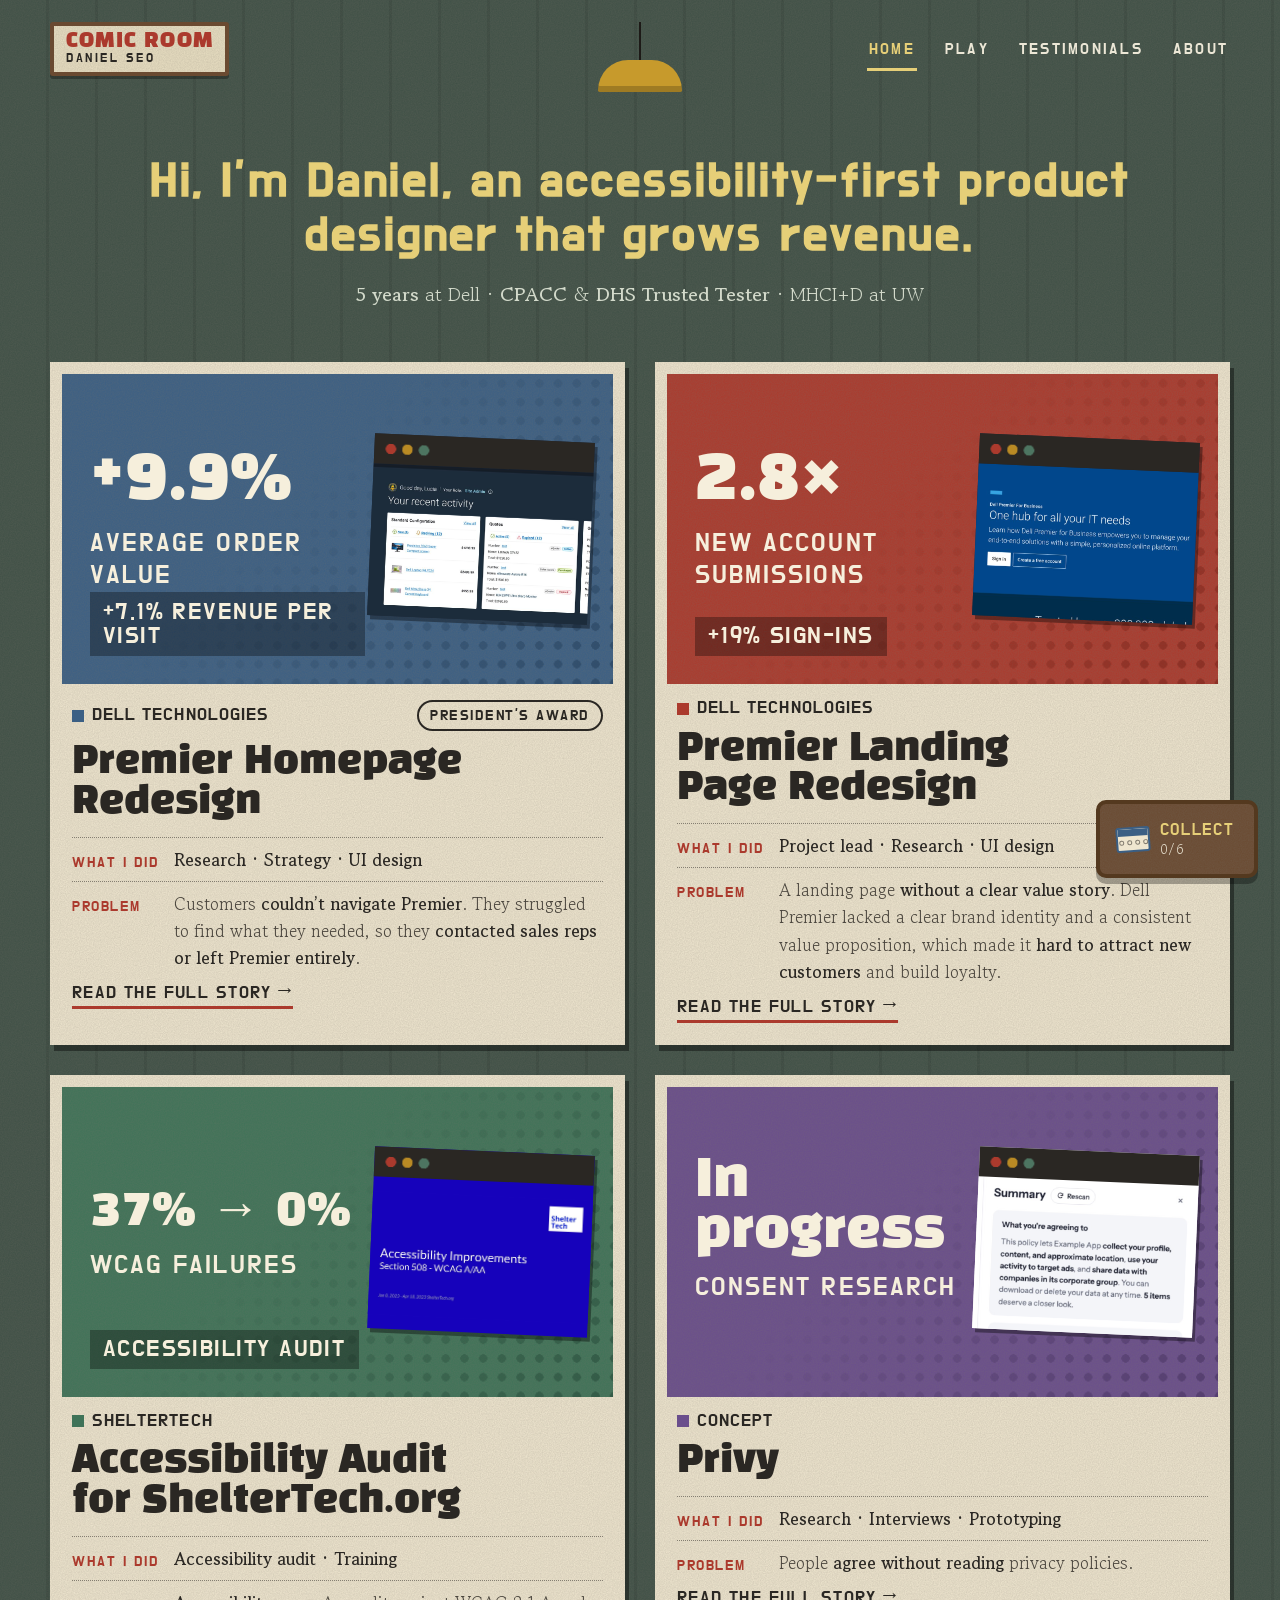
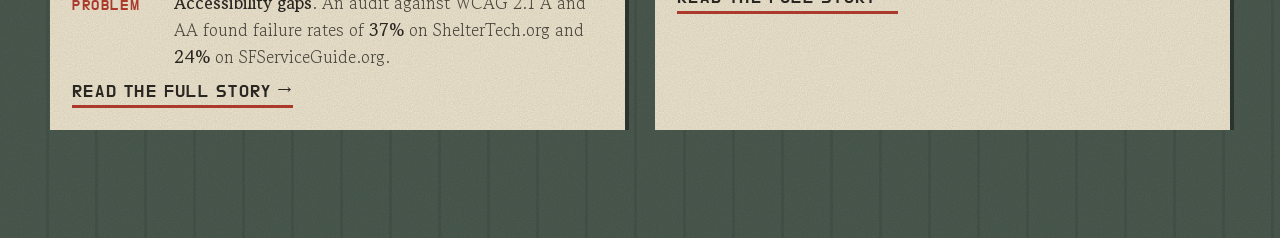
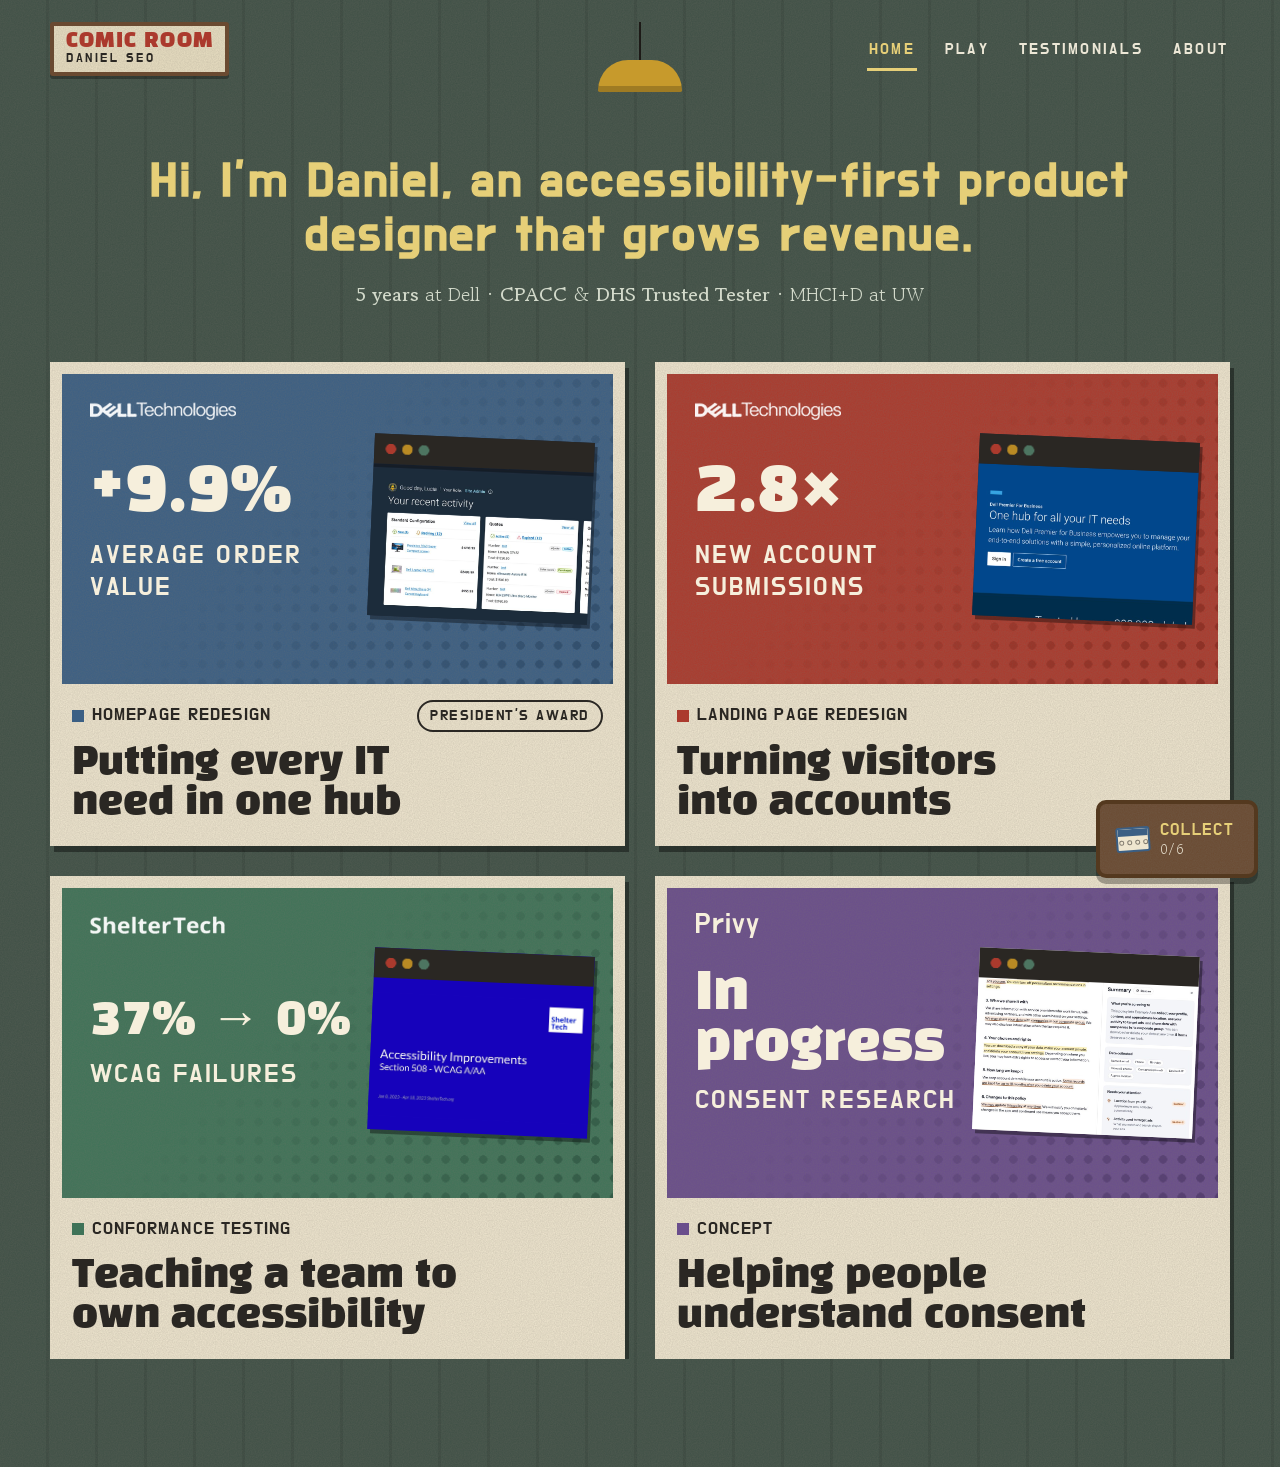
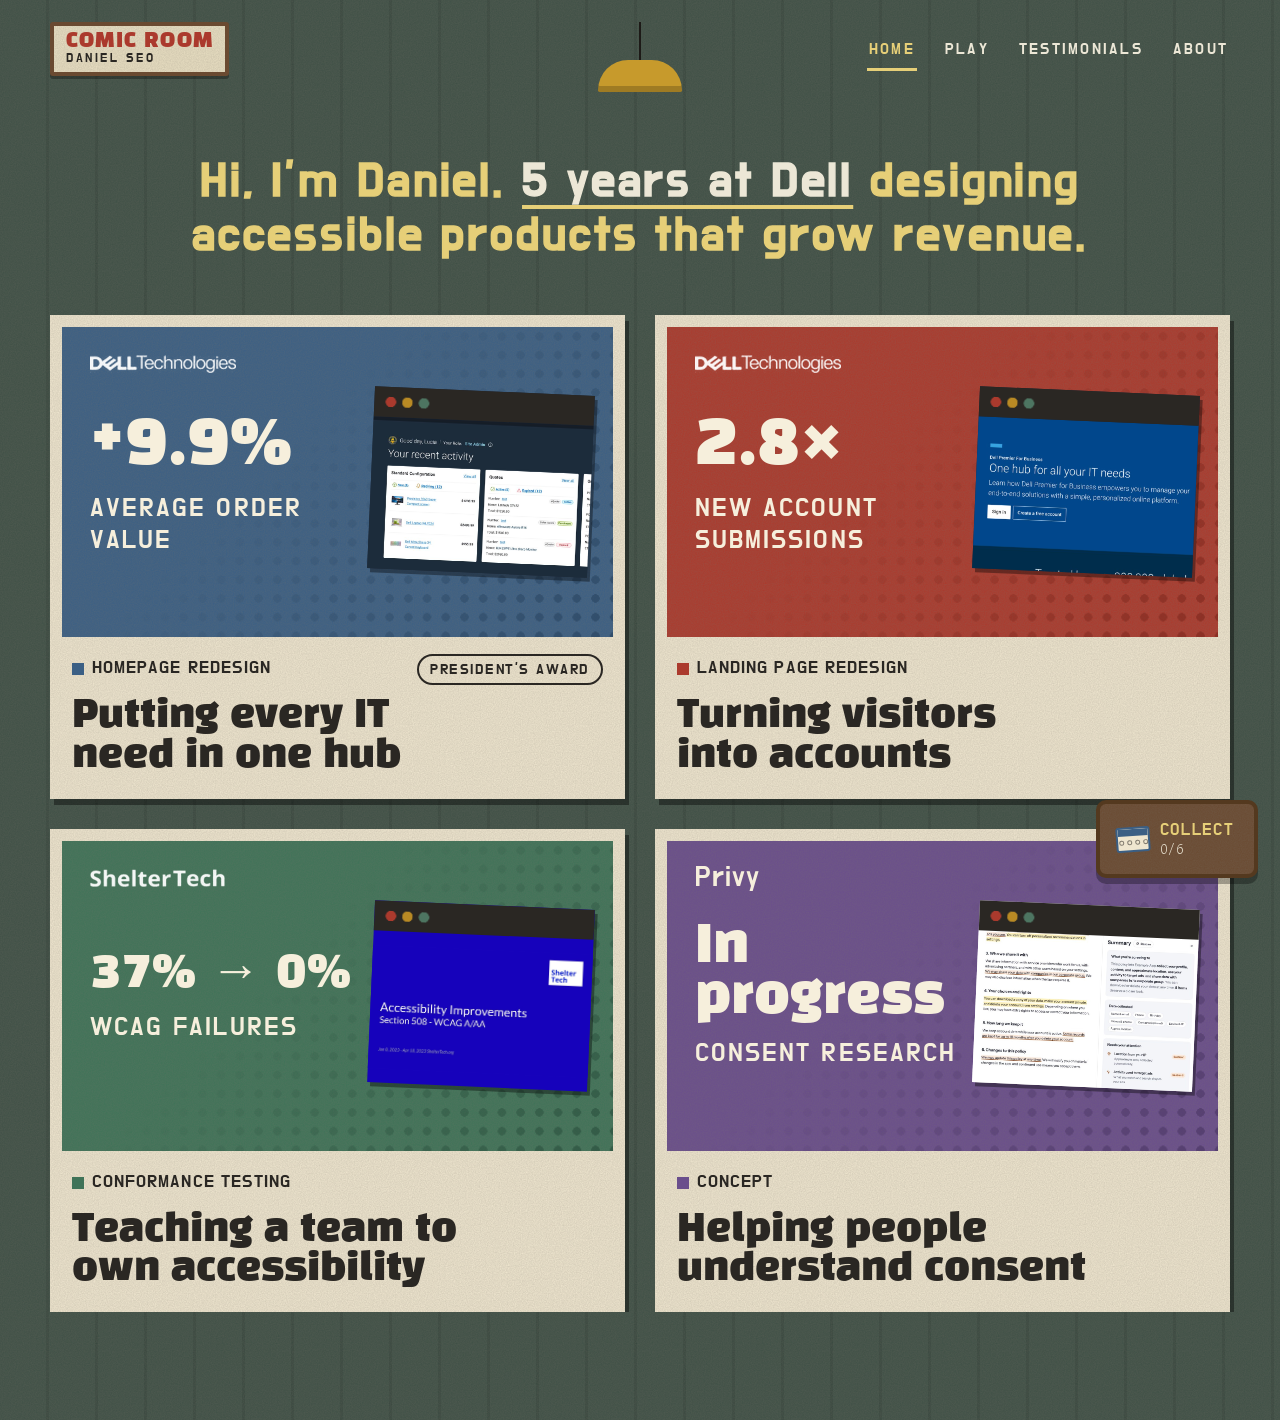
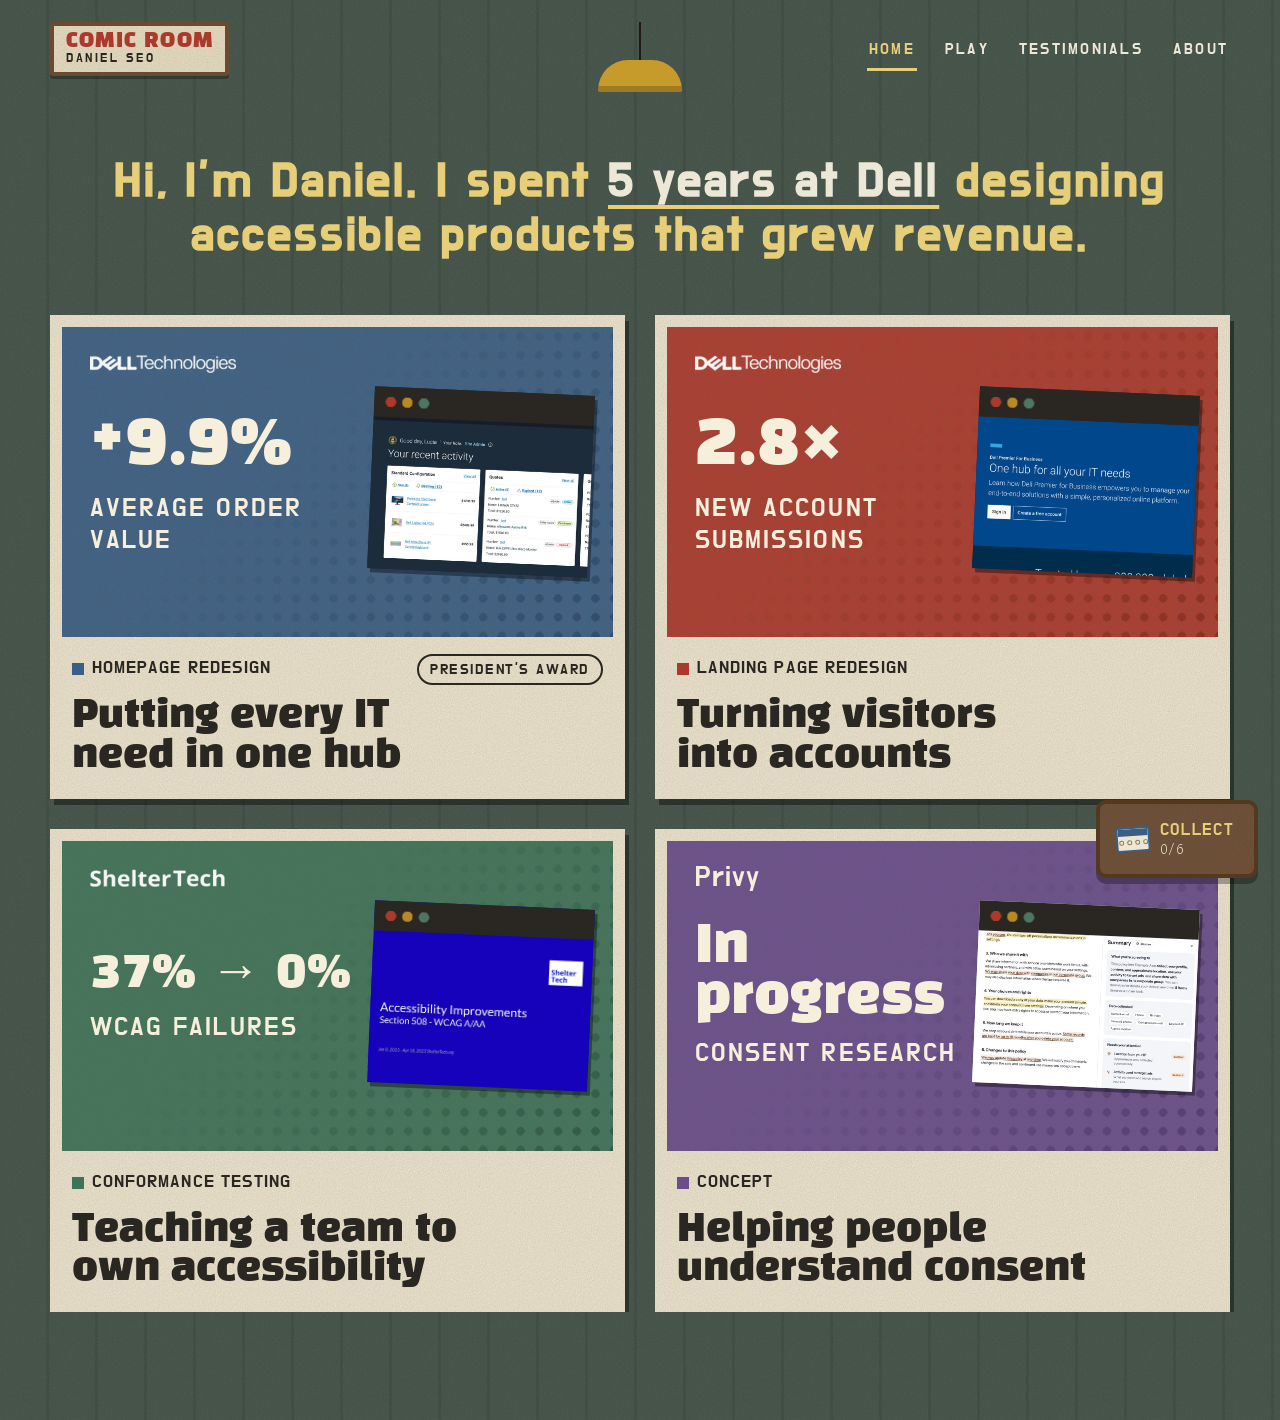
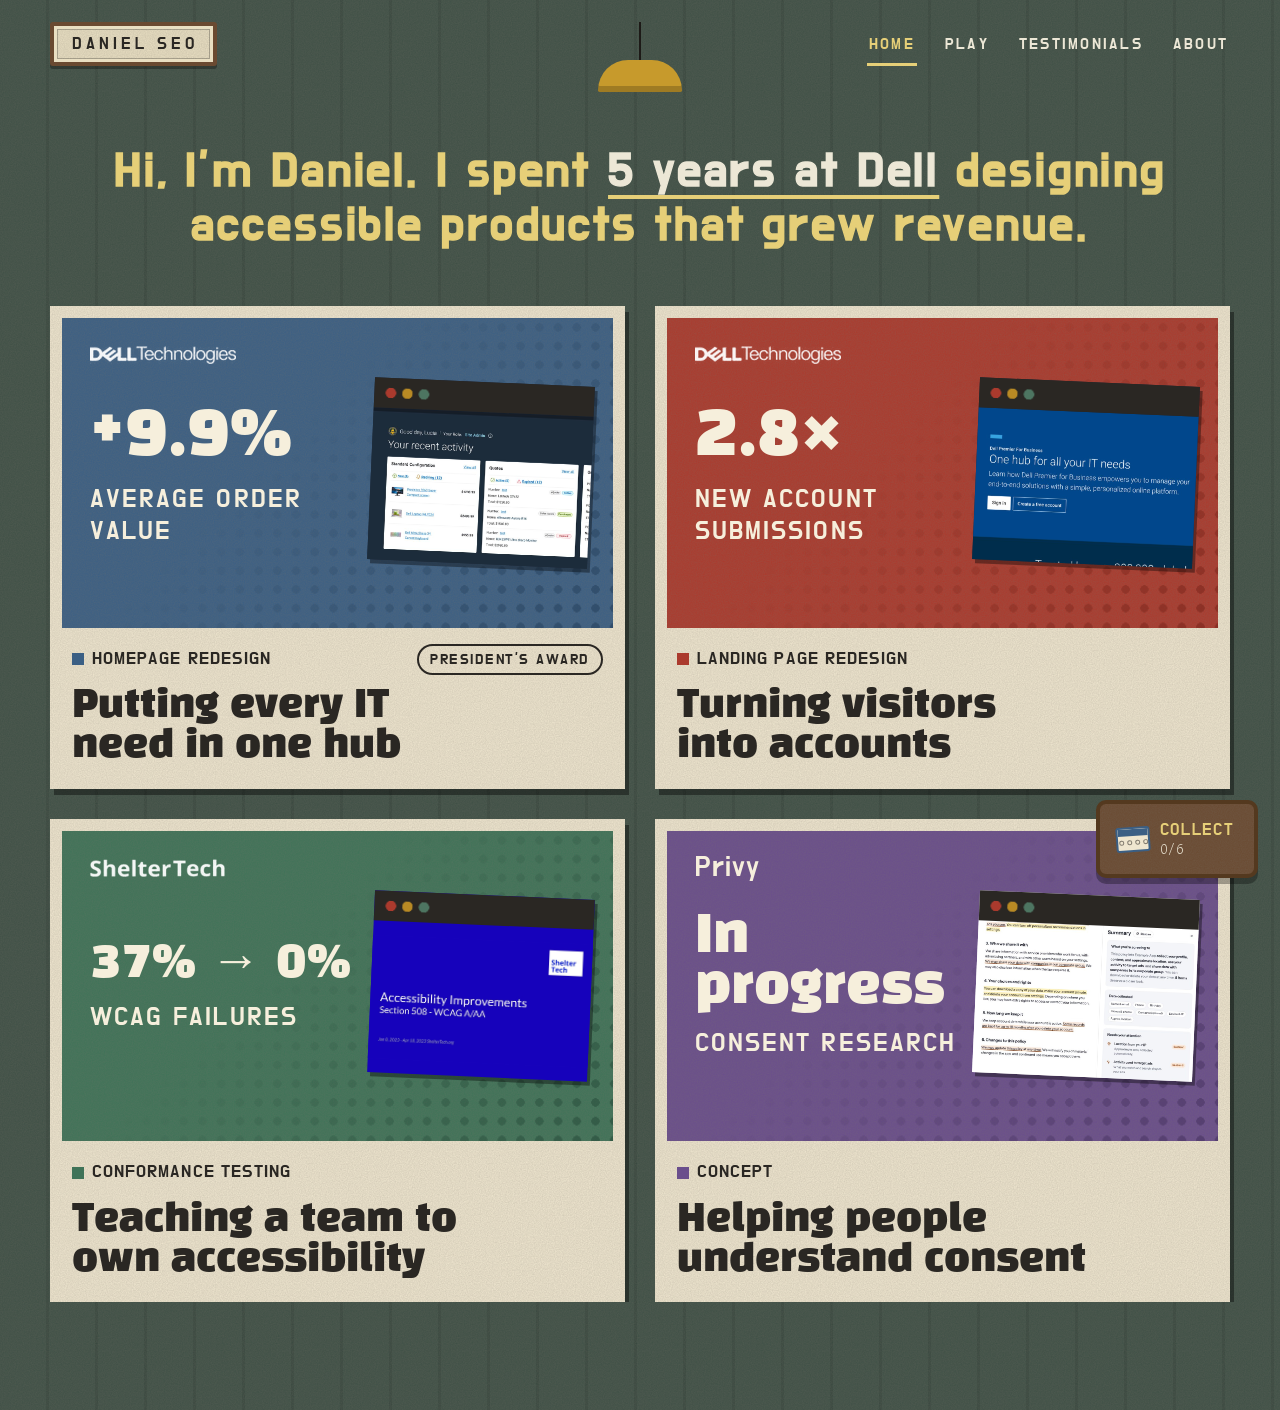
